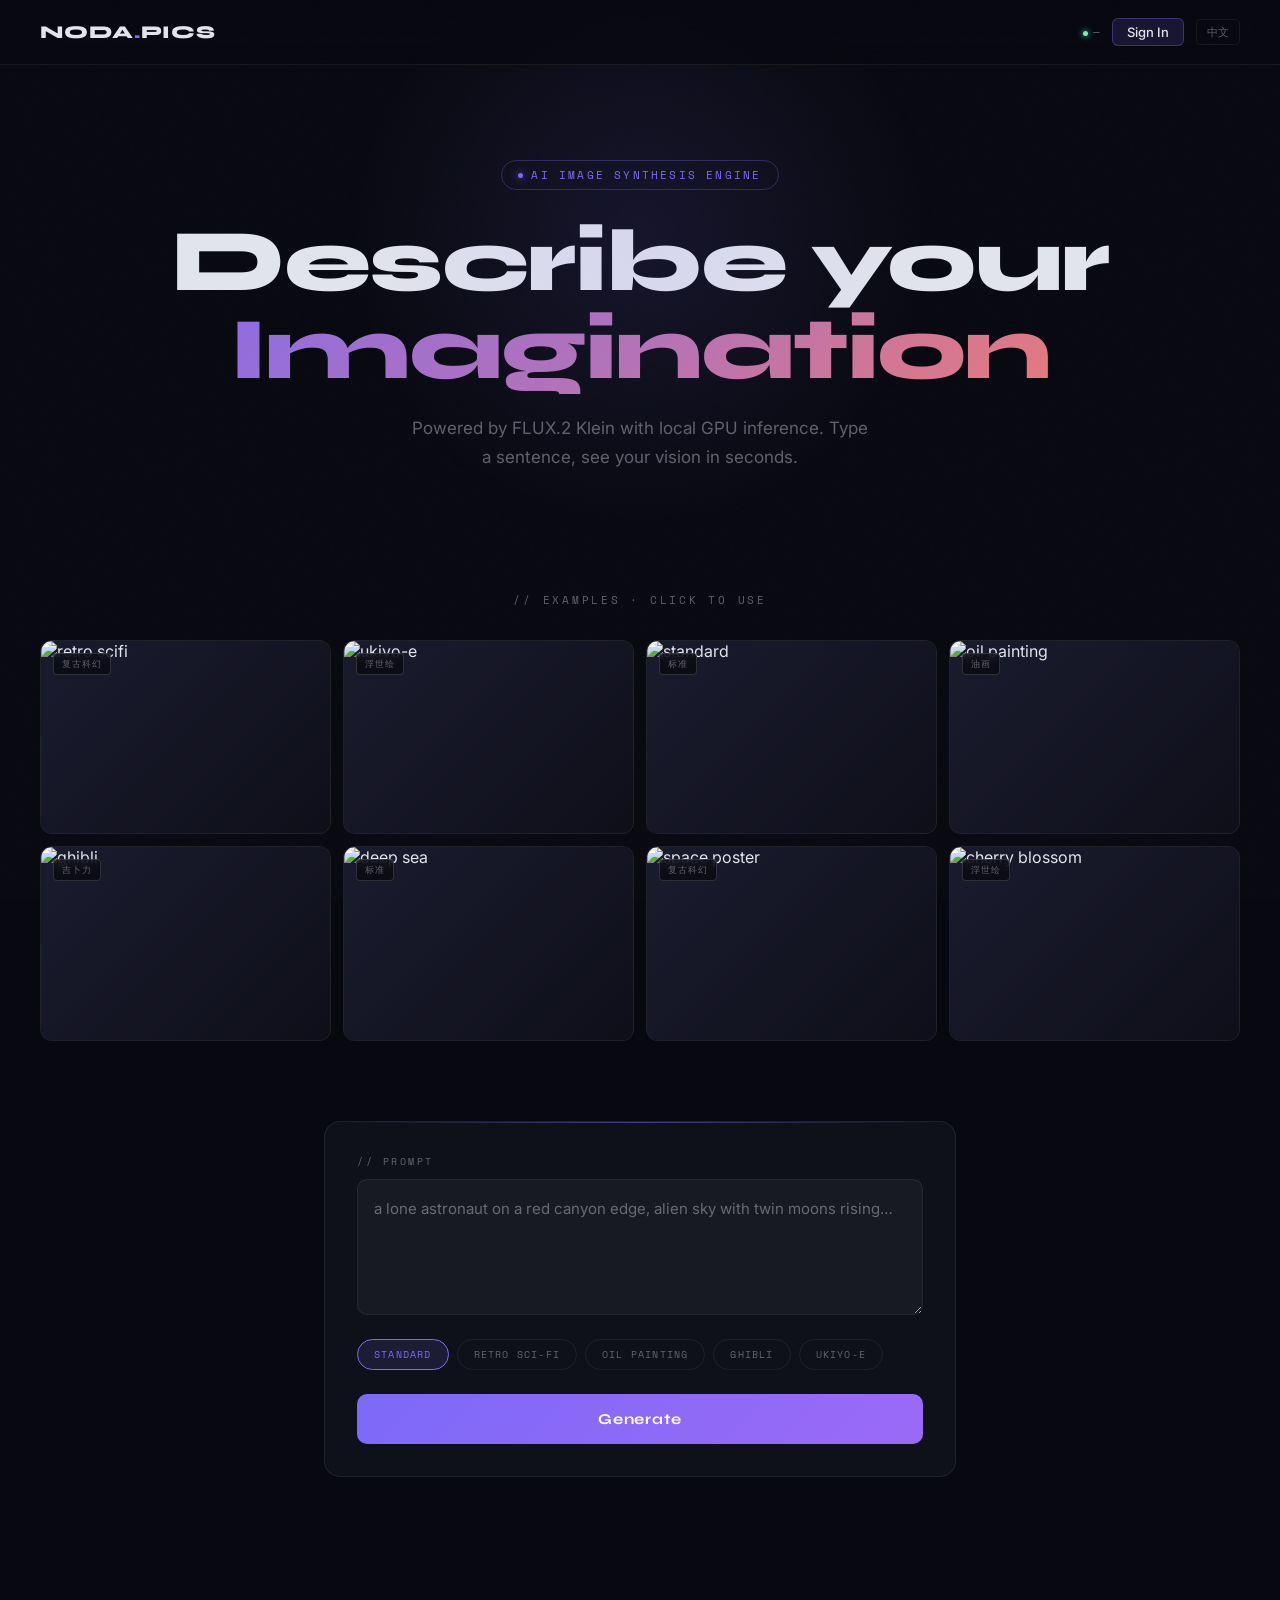
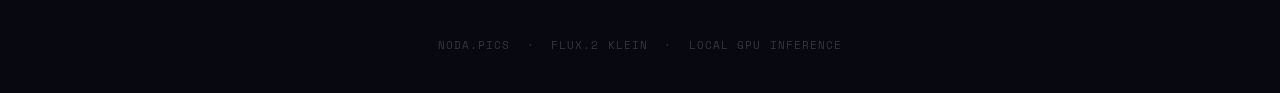
==== frontend/index.html @ dabee4cb "feat: Creem payment integration - Pro plan $3/month - Backend: /api/payment/checkout, /success, /web" ====
<!DOCTYPE html>
<html lang="zh">
<head>
<meta charset="UTF-8">
<meta name="viewport" content="width=device-width, initial-scale=1.0">
<title>NODA.PICS — AI 图像生成</title>
<link rel="preconnect" href="https://fonts.googleapis.com">
<link href="https://fonts.googleapis.com/css2?family=Inter:wght@300;400;500;600&family=Syne:wght@700;800&family=Space+Mono:ital@0;1&display=swap" rel="stylesheet">
<style>
/* ── Reset & Base ── */
*, *::before, *::after { box-sizing: border-box; margin: 0; padding: 0; }
html { scroll-behavior: smooth; }

:root {
  --bg:       #080910;
  --surface:  #0f111a;
  --border:   rgba(255,255,255,0.07);
  --border-h: rgba(255,255,255,0.15);
  --text:     #e2e4ec;
  --muted:    rgba(226,228,236,0.4);
  --accent:   #7c6af7;
  --accent2:  #f77c6a;
  --green:    #6af7b8;
  --glow:     rgba(124,106,247,0.35);
  --font-ui:  'Inter', sans-serif;
  --font-head:'Syne', sans-serif;
  --font-mono:'Space Mono', monospace;
}

body {
  background: var(--bg);
  color: var(--text);
  font-family: var(--font-ui);
  min-height: 100vh;
  overflow-x: hidden;
}

/* ── Noise texture overlay ── */
body::before {
  content: '';
  position: fixed; inset: 0;
  background-image: url("data:image/svg+xml,%3Csvg viewBox='0 0 256 256' xmlns='http://www.w3.org/2000/svg'%3E%3Cfilter id='noise'%3E%3CfeTurbulence type='fractalNoise' baseFrequency='0.9' numOctaves='4' stitchTiles='stitch'/%3E%3C/filter%3E%3Crect width='100%25' height='100%25' filter='url(%23noise)' opacity='0.04'/%3E%3C/svg%3E");
  background-size: 200px 200px;
  pointer-events: none;
  z-index: 0;
  opacity: 0.6;
}

/* ── NAV ── */
.nav {
  position: fixed; top: 0; left: 0; right: 0;
  z-index: 100;
  display: flex;
  align-items: center;
  justify-content: space-between;
  padding: 18px 40px;
  border-bottom: 1px solid var(--border);
  background: rgba(8,9,16,0.8);
  backdrop-filter: blur(20px);
}

.nav-logo {
  font-family: var(--font-head);
  font-size: 18px;
  font-weight: 800;
  letter-spacing: 0.05em;
  color: var(--text);
  text-decoration: none;
}
.nav-logo span { color: var(--accent); }

.nav-right {
  display: flex;
  align-items: center;
  gap: 12px;
}

.nav-lang {
  font-family: var(--font-mono);
  font-size: 11px;
  color: var(--muted);
  background: none;
  border: 1px solid var(--border);
  border-radius: 4px;
  padding: 4px 10px;
  cursor: pointer;
  transition: all 0.2s;
}
.nav-lang:hover { color: var(--text); border-color: var(--border-h); }

/* ── Auth button ── */
.nav-auth {
  font-family: var(--font-ui);
  font-size: 13px;
  font-weight: 500;
  color: var(--text);
  background: rgba(124,106,247,0.15);
  border: 1px solid rgba(124,106,247,0.35);
  border-radius: 6px;
  padding: 5px 14px;
  cursor: pointer;
  transition: all 0.2s;
}
.nav-auth:hover { background: rgba(124,106,247,0.25); }

.nav-avatar {
  width: 30px; height: 30px;
  border-radius: 50%;
  border: 1px solid var(--border-h);
  cursor: pointer;
  object-fit: cover;
  transition: border-color 0.2s;
}
.nav-avatar:hover { border-color: var(--accent); }

.nav-user-name {
  font-size: 13px;
  color: var(--text);
  cursor: pointer;
  max-width: 100px;
  overflow: hidden;
  text-overflow: ellipsis;
  white-space: nowrap;
}

/* ── Quota badge ── */
.quota-badge {
  font-family: var(--font-mono);
  font-size: 10px;
  color: var(--muted);
  padding: 3px 8px;
  border: 1px solid var(--border);
  border-radius: 4px;
}
.quota-badge.warn { color: var(--accent2); border-color: rgba(247,124,106,0.3); }

/* ── Pro badge ── */
.pro-badge {
  font-family: var(--font-mono);
  font-size: 9px;
  font-weight: 700;
  letter-spacing: 0.12em;
  color: #fff;
  background: linear-gradient(135deg, #f7a76a, var(--accent2));
  border-radius: 4px;
  padding: 2px 6px;
  text-transform: uppercase;
  vertical-align: middle;
}

/* ── Upgrade Modal ── */
.upgrade-modal {
  background: #13151f;
  border: 1px solid var(--border-h);
  border-radius: 20px;
  padding: 40px 36px;
  width: 100%;
  max-width: 440px;
  position: relative;
  transform: translateY(16px);
  transition: transform 0.25s;
  text-align: center;
}
.modal-backdrop.open .upgrade-modal { transform: none; }

.upgrade-icon {
  font-size: 40px;
  margin-bottom: 16px;
}
.upgrade-title {
  font-family: var(--font-head);
  font-size: 26px;
  font-weight: 800;
  margin-bottom: 8px;
}
.upgrade-title span {
  background: linear-gradient(135deg, #f7a76a, var(--accent2));
  -webkit-background-clip: text;
  -webkit-text-fill-color: transparent;
  background-clip: text;
}
.upgrade-sub {
  font-size: 14px;
  color: var(--muted);
  margin-bottom: 28px;
  line-height: 1.6;
}
.upgrade-price {
  font-family: var(--font-head);
  font-size: 48px;
  font-weight: 800;
  line-height: 1;
  margin-bottom: 4px;
}
.upgrade-price-sub {
  font-size: 13px;
  color: var(--muted);
  margin-bottom: 28px;
}
.upgrade-features {
  list-style: none;
  text-align: left;
  margin-bottom: 28px;
  display: flex;
  flex-direction: column;
  gap: 10px;
}
.upgrade-features li {
  font-size: 14px;
  display: flex;
  align-items: center;
  gap: 10px;
}
.upgrade-features li::before {
  content: '✓';
  color: var(--green);
  font-weight: 700;
  font-size: 13px;
  flex-shrink: 0;
}
.btn-upgrade {
  width: 100%;
  padding: 15px;
  background: linear-gradient(135deg, #f7a76a, var(--accent2));
  border: none;
  border-radius: 10px;
  color: #fff;
  font-family: var(--font-head);
  font-size: 15px;
  font-weight: 700;
  cursor: pointer;
  transition: all 0.2s;
  margin-bottom: 12px;
}
.btn-upgrade:hover { opacity: 0.9; transform: translateY(-1px); }
.upgrade-login-hint {
  font-size: 12px;
  color: var(--muted);
}
.upgrade-login-hint a { color: var(--accent); cursor: pointer; }

/* ── Auth Modal ── */
.modal-backdrop {
  position: fixed; inset: 0;
  background: rgba(0,0,0,0.7);
  backdrop-filter: blur(6px);
  z-index: 200;
  display: flex;
  align-items: center;
  justify-content: center;
  opacity: 0;
  pointer-events: none;
  transition: opacity 0.25s;
}
.modal-backdrop.open { opacity: 1; pointer-events: all; }

.modal {
  background: #13151f;
  border: 1px solid var(--border-h);
  border-radius: 20px;
  padding: 36px 32px;
  width: 100%;
  max-width: 400px;
  position: relative;
  transform: translateY(16px);
  transition: transform 0.25s;
}
.modal-backdrop.open .modal { transform: none; }

.modal-close {
  position: absolute; top: 16px; right: 16px;
  background: none; border: none;
  color: var(--muted); font-size: 20px;
  cursor: pointer; line-height: 1;
  transition: color 0.2s;
}
.modal-close:hover { color: var(--text); }

.modal-title {
  font-family: var(--font-head);
  font-size: 22px;
  font-weight: 800;
  margin-bottom: 6px;
}
.modal-sub {
  font-size: 13px;
  color: var(--muted);
  margin-bottom: 24px;
  line-height: 1.5;
}

/* ── OAuth buttons ── */
.oauth-btn {
  width: 100%;
  display: flex;
  align-items: center;
  justify-content: center;
  gap: 10px;
  padding: 12px;
  border-radius: 10px;
  border: 1px solid var(--border-h);
  background: rgba(255,255,255,0.04);
  color: var(--text);
  font-size: 14px;
  font-weight: 500;
  cursor: pointer;
  transition: all 0.2s;
  text-decoration: none;
  margin-bottom: 10px;
}
.oauth-btn:hover { background: rgba(255,255,255,0.09); border-color: rgba(255,255,255,0.25); }
.oauth-btn svg { flex-shrink: 0; }

.modal-divider {
  display: flex;
  align-items: center;
  gap: 12px;
  margin: 16px 0;
}
.modal-divider::before, .modal-divider::after {
  content: ''; flex: 1;
  height: 1px; background: var(--border);
}
.modal-divider span { font-size: 12px; color: var(--muted); }

/* ── Form fields ── */
.form-field {
  margin-bottom: 12px;
}
.form-label {
  display: block;
  font-size: 12px;
  color: var(--muted);
  margin-bottom: 6px;
  letter-spacing: 0.05em;
}
.form-input {
  width: 100%;
  background: rgba(255,255,255,0.04);
  border: 1px solid var(--border);
  border-radius: 8px;
  color: var(--text);
  font-size: 14px;
  padding: 11px 14px;
  outline: none;
  transition: border-color 0.2s;
}
.form-input:focus { border-color: rgba(124,106,247,0.5); }
.form-input::placeholder { color: var(--muted); }

.btn-submit {
  width: 100%;
  padding: 13px;
  background: linear-gradient(135deg, var(--accent), #9b6af7);
  border: none;
  border-radius: 10px;
  color: #fff;
  font-size: 14px;
  font-weight: 600;
  cursor: pointer;
  margin-top: 4px;
  transition: all 0.2s;
}
.btn-submit:hover { opacity: 0.9; transform: translateY(-1px); }

.modal-switch {
  text-align: center;
  margin-top: 16px;
  font-size: 13px;
  color: var(--muted);
}
.modal-switch a { color: var(--accent); cursor: pointer; text-decoration: none; }
.modal-switch a:hover { text-decoration: underline; }

.form-error {
  color: #f77676;
  font-size: 12px;
  margin-top: 10px;
  text-align: center;
  min-height: 18px;
}

.nav-queue {
  font-family: var(--font-mono);
  font-size: 11px;
  color: var(--muted);
}
.nav-queue .dot {
  display: inline-block;
  width: 5px; height: 5px;
  border-radius: 50%;
  background: var(--green);
  box-shadow: 0 0 6px var(--green);
  margin-right: 5px;
  animation: pulse 2s ease-in-out infinite;
}

/* ── HERO ── */
.hero {
  position: relative;
  padding: 160px 40px 80px;
  text-align: center;
  z-index: 1;
}

.hero-glow {
  position: absolute;
  top: 50%; left: 50%;
  transform: translate(-50%, -60%);
  width: 600px; height: 600px;
  background: radial-gradient(ellipse, rgba(124,106,247,0.12) 0%, transparent 70%);
  pointer-events: none;
}

.hero-tag {
  display: inline-flex;
  align-items: center;
  gap: 8px;
  font-family: var(--font-mono);
  font-size: 11px;
  letter-spacing: 0.2em;
  text-transform: uppercase;
  color: var(--accent);
  border: 1px solid rgba(124,106,247,0.3);
  border-radius: 100px;
  padding: 6px 16px;
  margin-bottom: 28px;
}
.hero-tag::before {
  content: '';
  width: 5px; height: 5px;
  border-radius: 50%;
  background: var(--accent);
  box-shadow: 0 0 8px var(--accent);
}

.hero h1 {
  font-family: var(--font-head);
  font-size: clamp(48px, 8vw, 88px);
  font-weight: 800;
  line-height: 1.0;
  letter-spacing: -0.02em;
  margin-bottom: 20px;
}

.hero h1 .line2 {
  display: block;
  background: linear-gradient(135deg, var(--accent) 0%, var(--accent2) 100%);
  -webkit-background-clip: text;
  -webkit-text-fill-color: transparent;
  background-clip: text;
}

.hero-sub {
  font-size: 17px;
  color: var(--muted);
  max-width: 460px;
  margin: 0 auto 40px;
  line-height: 1.7;
}

/* ── EXAMPLE GALLERY ── */
.gallery-section {
  position: relative;
  z-index: 1;
  padding: 0 40px 80px;
}

.gallery-label {
  font-family: var(--font-mono);
  font-size: 11px;
  letter-spacing: 0.25em;
  text-transform: uppercase;
  color: var(--muted);
  text-align: center;
  margin-bottom: 32px;
}

.gallery-scroll {
  display: grid;
  grid-template-columns: repeat(4, 1fr);
  gap: 12px;
  max-width: 1200px;
  margin: 0 auto;
}

.gallery-card {
  border-radius: 12px;
  overflow: hidden;
  position: relative;
  border: 1px solid var(--border);
  background: var(--surface);
  cursor: pointer;
  transition: transform 0.3s ease, border-color 0.3s ease, box-shadow 0.3s ease;
}

.gallery-card:hover {
  transform: translateY(-4px);
  border-color: rgba(124,106,247,0.4);
  box-shadow: 0 20px 40px rgba(0,0,0,0.4), 0 0 0 1px rgba(124,106,247,0.2);
}

.gallery-img {
  width: 100%;
  aspect-ratio: 3/2;
  object-fit: cover;
  display: block;
  background: linear-gradient(135deg, #1a1b2e 0%, #0f0f1a 100%);
}

/* placeholder gradient for images not yet loaded */
.gallery-img[data-placeholder] {
  background: var(--gradient);
}

.gallery-overlay {
  position: absolute; inset: 0;
  background: linear-gradient(180deg, transparent 40%, rgba(8,9,16,0.95) 100%);
  display: flex;
  flex-direction: column;
  justify-content: flex-end;
  padding: 16px;
  opacity: 0;
  transition: opacity 0.3s;
}
.gallery-card:hover .gallery-overlay { opacity: 1; }

.gallery-prompt {
  font-size: 11px;
  color: var(--text);
  line-height: 1.5;
  margin-bottom: 10px;
  display: -webkit-box;
  -webkit-line-clamp: 3;
  -webkit-box-orient: vertical;
  overflow: hidden;
}

.gallery-use {
  font-family: var(--font-mono);
  font-size: 10px;
  letter-spacing: 0.1em;
  text-transform: uppercase;
  color: var(--accent);
  display: flex;
  align-items: center;
  gap: 5px;
}

.gallery-style-tag {
  position: absolute;
  top: 12px; left: 12px;
  font-family: var(--font-mono);
  font-size: 9px;
  letter-spacing: 0.1em;
  text-transform: uppercase;
  background: rgba(8,9,16,0.75);
  border: 1px solid var(--border-h);
  border-radius: 4px;
  padding: 3px 8px;
  color: var(--muted);
  backdrop-filter: blur(4px);
}

/* ── MAIN PANEL ── */
.main {
  position: relative; z-index: 1;
  max-width: 680px;
  margin: 0 auto;
  padding: 0 24px 120px;
}

.panel {
  background: var(--surface);
  border: 1px solid var(--border);
  border-radius: 16px;
  padding: 32px;
  position: relative;
  overflow: hidden;
}

.panel::before {
  content: '';
  position: absolute; top: 0; left: 24px; right: 24px;
  height: 1px;
  background: linear-gradient(90deg, transparent, var(--accent), transparent);
  opacity: 0.5;
}

.field-label {
  font-family: var(--font-mono);
  font-size: 10px;
  letter-spacing: 0.25em;
  text-transform: uppercase;
  color: var(--muted);
  margin-bottom: 10px;
}

textarea {
  width: 100%;
  background: rgba(255,255,255,0.04);
  border: 1px solid var(--border);
  border-radius: 10px;
  color: var(--text);
  font-family: var(--font-ui);
  font-size: 15px;
  line-height: 1.7;
  padding: 16px;
  resize: vertical;
  min-height: 120px;
  outline: none;
  transition: border-color 0.2s, background 0.2s;
  caret-color: var(--accent);
}
textarea::placeholder { color: var(--muted); }
textarea:focus {
  border-color: rgba(124,106,247,0.5);
  background: rgba(124,106,247,0.04);
}

/* ── Style pills ── */
.style-row {
  display: flex;
  flex-wrap: wrap;
  gap: 8px;
  margin-top: 20px;
}

.style-pill {
  font-family: var(--font-mono);
  font-size: 10px;
  letter-spacing: 0.12em;
  text-transform: uppercase;
  padding: 7px 16px;
  border-radius: 100px;
  border: 1px solid var(--border);
  background: transparent;
  color: var(--muted);
  cursor: pointer;
  transition: all 0.2s;
  user-select: none;
}
.style-pill:hover { border-color: var(--border-h); color: var(--text); }
.style-pill.active {
  border-color: var(--accent);
  background: rgba(124,106,247,0.12);
  color: var(--accent);
}

/* ── Generate button ── */
.btn-generate {
  width: 100%;
  margin-top: 24px;
  padding: 16px;
  font-family: var(--font-head);
  font-size: 15px;
  font-weight: 700;
  letter-spacing: 0.05em;
  background: linear-gradient(135deg, var(--accent) 0%, #9b6af7 100%);
  border: none;
  border-radius: 10px;
  color: #fff;
  cursor: pointer;
  transition: all 0.25s;
  position: relative;
  overflow: hidden;
}
.btn-generate::after {
  content: '';
  position: absolute; inset: 0;
  background: linear-gradient(135deg, rgba(255,255,255,0.1), transparent);
  opacity: 0;
  transition: opacity 0.2s;
}
.btn-generate:hover { transform: translateY(-1px); box-shadow: 0 8px 30px var(--glow); }
.btn-generate:hover::after { opacity: 1; }
.btn-generate:active { transform: scale(0.99); }
.btn-generate:disabled {
  opacity: 0.5;
  cursor: not-allowed;
  transform: none;
  box-shadow: none;
}

/* ── Progress panel ── */
.progress-panel {
  margin-top: 16px;
  display: none;
}
.progress-panel.visible { display: block; }

.prog-inner {
  background: var(--surface);
  border: 1px solid var(--border);
  border-radius: 16px;
  padding: 28px;
}

.prog-header {
  display: flex;
  justify-content: space-between;
  align-items: center;
  margin-bottom: 20px;
}

.prog-status {
  font-family: var(--font-mono);
  font-size: 11px;
  letter-spacing: 0.2em;
  text-transform: uppercase;
}
.prog-status.pending    { color: #f7c26a; }
.prog-status.processing { color: var(--accent); }
.prog-status.done       { color: var(--green); }
.prog-status.failed     { color: #f76a6a; }

.prog-id {
  font-family: var(--font-mono);
  font-size: 10px;
  color: var(--muted);
}

/* ── Scanner box ── */
.scanner-box {
  width: 100%;
  aspect-ratio: 3/2;
  background: rgba(255,255,255,0.03);
  border: 1px solid var(--border);
  border-radius: 10px;
  overflow: hidden;
  position: relative;
  display: flex;
  align-items: center;
  justify-content: center;
}

.scanner-line {
  position: absolute;
  left: 0; right: 0;
  height: 1px;
  background: linear-gradient(90deg, transparent, var(--accent), transparent);
  box-shadow: 0 0 10px var(--accent), 0 0 30px rgba(124,106,247,0.4);
  animation: scan 2.5s ease-in-out infinite;
}

@keyframes scan {
  0%   { top: 0%; opacity: 0; }
  5%   { opacity: 1; }
  95%  { opacity: 1; }
  100% { top: 100%; opacity: 0; }
}

.scanner-text {
  font-family: var(--font-mono);
  font-size: 12px;
  letter-spacing: 0.15em;
  color: var(--muted);
  z-index: 2;
}

/* ── Result ── */
.result-wrap {
  margin-top: 16px;
  display: none;
}
.result-wrap.visible { display: block; }

.result-inner {
  background: var(--surface);
  border: 1px solid var(--border);
  border-radius: 16px;
  overflow: hidden;
}

.result-label {
  font-family: var(--font-mono);
  font-size: 10px;
  letter-spacing: 0.25em;
  text-transform: uppercase;
  color: var(--muted);
  padding: 16px 20px 0;
}

.result-img-wrap {
  position: relative;
  margin-top: 12px;
}
.result-img-wrap img {
  width: 100%;
  height: auto;
  display: block;
}

.result-actions {
  padding: 16px 20px;
  display: flex;
  gap: 10px;
}

.btn-action {
  font-family: var(--font-mono);
  font-size: 11px;
  letter-spacing: 0.1em;
  text-transform: uppercase;
  padding: 9px 18px;
  border-radius: 8px;
  border: 1px solid var(--border-h);
  background: rgba(255,255,255,0.05);
  color: var(--text);
  cursor: pointer;
  text-decoration: none;
  display: inline-flex;
  align-items: center;
  gap: 6px;
  transition: all 0.2s;
}
.btn-action:hover {
  background: rgba(255,255,255,0.1);
  border-color: rgba(255,255,255,0.25);
}

/* ── Toast ── */
.toast {
  position: fixed;
  bottom: 28px; left: 50%;
  transform: translateX(-50%) translateY(16px);
  background: rgba(20,20,30,0.95);
  border: 1px solid rgba(247,118,118,0.4);
  color: #f77676;
  font-family: var(--font-mono);
  font-size: 12px;
  letter-spacing: 0.08em;
  padding: 12px 24px;
  border-radius: 8px;
  box-shadow: 0 8px 30px rgba(0,0,0,0.4);
  opacity: 0;
  transition: all 0.3s;
  z-index: 9000;
  pointer-events: none;
  white-space: nowrap;
  max-width: 90vw;
}
.toast.show { opacity: 1; transform: translateX(-50%) translateY(0); }

/* ── Footer ── */
.footer {
  position: relative; z-index: 1;
  text-align: center;
  padding: 40px;
  font-family: var(--font-mono);
  font-size: 11px;
  color: var(--muted);
  opacity: 0.5;
  letter-spacing: 0.1em;
}

/* ── Animations ── */
@keyframes pulse {
  0%, 100% { opacity: 1; }
  50% { opacity: 0.35; }
}

@keyframes fadeUp {
  from { opacity: 0; transform: translateY(20px); }
  to   { opacity: 1; transform: none; }
}

.fade-up {
  opacity: 0;
  animation: fadeUp 0.6s ease forwards;
}

/* ── Mobile ── */
@media (max-width: 600px) {
  .nav { padding: 14px 20px; }
  .hero { padding: 120px 20px 60px; }
  .gallery-section { padding: 0 20px 60px; }
  .panel { padding: 24px 20px; }
  .gallery-scroll { grid-template-columns: repeat(2, 1fr); }
}
</style>
</head>
<body>

<!-- NAV -->
<nav class="nav">
  <a class="nav-logo" href="/">NODA<span>.</span>PICS</a>
  <div class="nav-right">
    <span class="nav-queue"><span class="dot"></span><span id="queueTxt">—</span></span>
    <span class="quota-badge" id="quotaBadge" style="display:none"></span>
    <div id="navUser" style="display:none;align-items:center;gap:8px">
      <img class="nav-avatar" id="navAvatar" src="" alt="" onclick="openUserMenu()">
      <span class="nav-user-name" id="navUserName" onclick="openUserMenu()"></span>
      <span class="pro-badge" id="navProBadge" style="display:none">PRO</span>
      <button class="nav-auth" id="navUpgradeBtn" onclick="openUpgrade()" style="display:none;font-size:12px;padding:4px 10px">升级 Pro</button>
    </div>
    <button class="nav-auth" id="navAuthBtn" onclick="openModal('login')" data-i18n="btnLogin">登录 / 注册</button>
    <button class="nav-lang" id="langBtn">EN</button>
  </div>
</nav>

<!-- Auth Modal -->
<div class="modal-backdrop" id="authModal">
  <div class="modal">
    <button class="modal-close" onclick="closeModal()">×</button>

    <!-- Login form -->
    <div id="formLogin">
      <div class="modal-title" data-i18n="loginTitle">欢迎回来</div>
      <div class="modal-sub" data-i18n="loginSub">登录后每天可生成 10 张图片</div>

      <a class="oauth-btn" href="/api/auth/google">
        <svg width="18" height="18" viewBox="0 0 18 18"><path fill="#4285F4" d="M17.64 9.2c0-.637-.057-1.251-.164-1.84H9v3.481h4.844c-.209 1.125-.843 2.078-1.796 2.717v2.258h2.908c1.702-1.567 2.684-3.875 2.684-6.615z"/><path fill="#34A853" d="M9 18c2.43 0 4.467-.806 5.956-2.18l-2.908-2.259c-.806.54-1.837.86-3.048.86-2.344 0-4.328-1.584-5.036-3.711H.957v2.332A8.997 8.997 0 0 0 9 18z"/><path fill="#FBBC05" d="M3.964 10.71A5.41 5.41 0 0 1 3.682 9c0-.593.102-1.17.282-1.71V4.958H.957A8.996 8.996 0 0 0 0 9c0 1.452.348 2.827.957 4.042l3.007-2.332z"/><path fill="#EA4335" d="M9 3.58c1.321 0 2.508.454 3.44 1.345l2.582-2.58C13.463.891 11.426 0 9 0A8.997 8.997 0 0 0 .957 4.958L3.964 7.29C4.672 5.163 6.656 3.58 9 3.58z"/></svg>
        <span data-i18n="oauthGoogle">使用 Google 登录</span>
      </a>
      <a class="oauth-btn" href="/api/auth/github">
        <svg width="18" height="18" viewBox="0 0 24 24" fill="currentColor"><path d="M12 0C5.37 0 0 5.37 0 12c0 5.31 3.435 9.795 8.205 11.385.6.105.825-.255.825-.57 0-.285-.015-1.23-.015-2.235-3.015.555-3.795-.735-4.035-1.41-.135-.345-.72-1.41-1.23-1.695-.42-.225-1.02-.78-.015-.795.945-.015 1.62.87 1.845 1.23 1.08 1.815 2.805 1.305 3.495.99.105-.78.42-1.305.765-1.605-2.67-.3-5.46-1.335-5.46-5.925 0-1.305.465-2.385 1.23-3.225-.12-.3-.54-1.53.12-3.18 0 0 1.005-.315 3.3 1.23.96-.27 1.98-.405 3-.405s2.04.135 3 .405c2.295-1.56 3.3-1.23 3.3-1.23.66 1.65.24 2.88.12 3.18.765.84 1.23 1.905 1.23 3.225 0 4.605-2.805 5.625-5.475 5.925.435.375.81 1.095.81 2.22 0 1.605-.015 2.895-.015 3.3 0 .315.225.69.825.57A12.02 12.02 0 0 0 24 12c0-6.63-5.37-12-12-12z"/></svg>
        <span data-i18n="oauthGithub">使用 GitHub 登录</span>
      </a>

      <div class="modal-divider"><span data-i18n="orEmail">或邮箱登录</span></div>

      <div class="form-field">
        <label class="form-label" data-i18n="labelEmail">邮箱</label>
        <input class="form-input" id="loginEmail" type="email" autocomplete="email" data-i18n-placeholder="placeholderEmail">
      </div>
      <div class="form-field">
        <label class="form-label" data-i18n="labelPwd">密码</label>
        <input class="form-input" id="loginPwd" type="password" autocomplete="current-password" data-i18n-placeholder="placeholderPwd">
      </div>
      <div class="form-error" id="loginErr"></div>
      <button class="btn-submit" onclick="doLogin()" data-i18n="btnLoginSubmit">登录</button>
      <div class="modal-switch">
        <span data-i18n="noAccount">还没有账号？</span>
        <a onclick="openModal('register')" data-i18n="toRegister">免费注册</a>
      </div>
    </div>

    <!-- Register form -->
    <div id="formRegister" style="display:none">
      <div class="modal-title" data-i18n="regTitle">创建账号</div>
      <div class="modal-sub" data-i18n="regSub">注册后每天可生成 10 张图片（游客仅限 3 张）</div>

      <a class="oauth-btn" href="/api/auth/google">
        <svg width="18" height="18" viewBox="0 0 18 18"><path fill="#4285F4" d="M17.64 9.2c0-.637-.057-1.251-.164-1.84H9v3.481h4.844c-.209 1.125-.843 2.078-1.796 2.717v2.258h2.908c1.702-1.567 2.684-3.875 2.684-6.615z"/><path fill="#34A853" d="M9 18c2.43 0 4.467-.806 5.956-2.18l-2.908-2.259c-.806.54-1.837.86-3.048.86-2.344 0-4.328-1.584-5.036-3.711H.957v2.332A8.997 8.997 0 0 0 9 18z"/><path fill="#FBBC05" d="M3.964 10.71A5.41 5.41 0 0 1 3.682 9c0-.593.102-1.17.282-1.71V4.958H.957A8.996 8.996 0 0 0 0 9c0 1.452.348 2.827.957 4.042l3.007-2.332z"/><path fill="#EA4335" d="M9 3.58c1.321 0 2.508.454 3.44 1.345l2.582-2.58C13.463.891 11.426 0 9 0A8.997 8.997 0 0 0 .957 4.958L3.964 7.29C4.672 5.163 6.656 3.58 9 3.58z"/></svg>
        <span data-i18n="oauthGoogle">使用 Google 登录</span>
      </a>
      <a class="oauth-btn" href="/api/auth/github">
        <svg width="18" height="18" viewBox="0 0 24 24" fill="currentColor"><path d="M12 0C5.37 0 0 5.37 0 12c0 5.31 3.435 9.795 8.205 11.385.6.105.825-.255.825-.57 0-.285-.015-1.23-.015-2.235-3.015.555-3.795-.735-4.035-1.41-.135-.345-.72-1.41-1.23-1.695-.42-.225-1.02-.78-.015-.795.945-.015 1.62.87 1.845 1.23 1.08 1.815 2.805 1.305 3.495.99.105-.78.42-1.305.765-1.605-2.67-.3-5.46-1.335-5.46-5.925 0-1.305.465-2.385 1.23-3.225-.12-.3-.54-1.53.12-3.18 0 0 1.005-.315 3.3 1.23.96-.27 1.98-.405 3-.405s2.04.135 3 .405c2.295-1.56 3.3-1.23 3.3-1.23.66 1.65.24 2.88.12 3.18.765.84 1.23 1.905 1.23 3.225 0 4.605-2.805 5.625-5.475 5.925.435.375.81 1.095.81 2.22 0 1.605-.015 2.895-.015 3.3 0 .315.225.69.825.57A12.02 12.02 0 0 0 24 12c0-6.63-5.37-12-12-12z"/></svg>
        <span data-i18n="oauthGithub">使用 GitHub 登录</span>
      </a>

      <div class="modal-divider"><span data-i18n="orEmail">或邮箱注册</span></div>

      <div class="form-field">
        <label class="form-label" data-i18n="labelName">昵称</label>
        <input class="form-input" id="regName" type="text" data-i18n-placeholder="placeholderName">
      </div>
      <div class="form-field">
        <label class="form-label" data-i18n="labelEmail">邮箱</label>
        <input class="form-input" id="regEmail" type="email" autocomplete="email" data-i18n-placeholder="placeholderEmail">
      </div>
      <div class="form-field">
        <label class="form-label" data-i18n="labelPwd">密码</label>
        <input class="form-input" id="regPwd" type="password" autocomplete="new-password" data-i18n-placeholder="placeholderPwdNew">
      </div>
      <div class="form-error" id="regErr"></div>
      <button class="btn-submit" onclick="doRegister()" data-i18n="btnRegSubmit">注册</button>
      <div class="modal-switch">
        <span data-i18n="hasAccount">已有账号？</span>
        <a onclick="openModal('login')" data-i18n="toLogin">去登录</a>
      </div>
    </div>
  </div>
</div>

<!-- Upgrade Modal -->
<div class="modal-backdrop" id="upgradeModal">
  <div class="upgrade-modal">
    <button class="modal-close" onclick="closeUpgrade()">×</button>
    <div class="upgrade-icon">⚡</div>
    <div class="upgrade-title">升级到 <span>Pro</span></div>
    <div class="upgrade-sub" id="upgradeSubText">解锁更多生成次数，尽情创作</div>
    <div class="upgrade-price">$3<span style="font-size:20px;color:var(--muted)">/月</span></div>
    <div class="upgrade-price-sub">随时取消，无隐藏费用</div>
    <ul class="upgrade-features">
      <li>每天 100 张生成额度（免费版 10 张）</li>
      <li>优先进入生成队列</li>
      <li>支持所有风格</li>
    </ul>
    <button class="btn-upgrade" id="btnUpgrade" onclick="doCheckout()">立即升级 — $3/月</button>
    <div class="upgrade-login-hint" id="upgradeLoginHint" style="display:none">
      需要先 <a onclick="closeUpgrade();openModal('login')">登录</a> 才能升级
    </div>
  </div>
</div>

<!-- HERO -->
<section class="hero fade-up" style="animation-delay:0.1s">
  <div class="hero-glow"></div>
  <div class="hero-tag" data-i18n="heroTag">AI 图像生成引擎</div>
  <h1>
    <span data-i18n="heroLine1">用文字描述你的</span>
    <span class="line2" data-i18n="heroLine2">想象世界</span>
  </h1>
  <p class="hero-sub" data-i18n="heroSub">基于 FLUX.2 Klein 本地推理，输入一句话，几十秒后看见你的画面。</p>
</section>

<!-- EXAMPLE GALLERY -->
<section class="gallery-section fade-up" style="animation-delay:0.25s">
  <div class="gallery-label" data-i18n="galleryLabel">// 示例作品 · 点击使用</div>
  <div class="gallery-scroll" id="galleryScroll">

    <div class="gallery-card" data-prompt="a lone astronaut standing on the edge of a red canyon, vast alien sky with twin moons rising, ancient stone ruins in the distance" data-style="retro-scifi">
      <img class="gallery-img" src="https://img.noda.pics/c8735d04-548a-4495-a40b-555fadd551cb.png" loading="lazy" alt="retro scifi">
      <div class="gallery-style-tag">复古科幻</div>
      <div class="gallery-overlay">
        <div class="gallery-prompt">a lone astronaut standing on the edge of a red canyon, vast alien sky with twin moons rising</div>
        <div class="gallery-use">→ 使用此提示词</div>
      </div>
    </div>

    <div class="gallery-card" data-prompt="ancient Japanese shrine hidden in a misty bamboo forest at dawn, golden light filtering through leaves, koi pond reflection" data-style="ukiyo-e">
      <img class="gallery-img" src="https://img.noda.pics/d2823f9b-2d18-4690-8d30-ae2501972a06.png" loading="lazy" alt="ukiyo-e">
      <div class="gallery-style-tag">浮世绘</div>
      <div class="gallery-overlay">
        <div class="gallery-prompt">ancient Japanese shrine hidden in a misty bamboo forest at dawn, golden light filtering through leaves</div>
        <div class="gallery-use">→ 使用此提示词</div>
      </div>
    </div>

    <div class="gallery-card" data-prompt="cyberpunk street market at night, neon reflections on wet pavement, steam rising from food stalls, crowded and vibrant" data-style="default">
      <img class="gallery-img" src="https://img.noda.pics/b4f2592e-51a5-4bc9-8f06-5b8351e48720.png" loading="lazy" alt="standard">
      <div class="gallery-style-tag">标准</div>
      <div class="gallery-overlay">
        <div class="gallery-prompt">cyberpunk street market at night, neon reflections on wet pavement, steam rising from food stalls</div>
        <div class="gallery-use">→ 使用此提示词</div>
      </div>
    </div>

    <div class="gallery-card" data-prompt="oil painting portrait of an old fisherman, weathered face full of stories, stormy sea behind him, rembrandt lighting" data-style="oil-painting">
      <img class="gallery-img" src="https://img.noda.pics/8d83efb7-aaba-4132-ba6d-e07f203d4563.png" loading="lazy" alt="oil painting">
      <div class="gallery-style-tag">油画</div>
      <div class="gallery-overlay">
        <div class="gallery-prompt">oil painting portrait of an old fisherman, weathered face full of stories, stormy sea behind him, rembrandt lighting</div>
        <div class="gallery-use">→ 使用此提示词</div>
      </div>
    </div>

    <div class="gallery-card" data-prompt="a tiny house on a floating island in the clouds, surrounded by waterfalls and rainbow bridges, studio ghibli style" data-style="ghibli">
      <img class="gallery-img" src="https://img.noda.pics/c036a8e6-eb4c-439b-b16b-133f944be920.png" loading="lazy" alt="ghibli">
      <div class="gallery-style-tag">吉卜力</div>
      <div class="gallery-overlay">
        <div class="gallery-prompt">a tiny house on a floating island in the clouds, surrounded by waterfalls and rainbow bridges, studio ghibli style</div>
        <div class="gallery-use">→ 使用此提示词</div>
      </div>
    </div>

    <div class="gallery-card" data-prompt="deep sea bioluminescent creatures in the abyss, ethereal blue and purple glow, jellyfish the size of buildings" data-style="default">
      <img class="gallery-img" src="https://img.noda.pics/c9568c5c-6035-4000-a6df-5a922aaccf98.png" loading="lazy" alt="deep sea">
      <div class="gallery-style-tag">标准</div>
      <div class="gallery-overlay">
        <div class="gallery-prompt">deep sea bioluminescent creatures in the abyss, ethereal blue and purple glow, jellyfish the size of buildings</div>
        <div class="gallery-use">→ 使用此提示词</div>
      </div>
    </div>

    <div class="gallery-card" data-prompt="retro 1960s space race poster, rocket launching from earth, bold typography, limited color palette of red and gold" data-style="retro-scifi">
      <img class="gallery-img" src="https://img.noda.pics/d7c3ecb3-a0d2-4523-b6c7-67d704c15e72.png" loading="lazy" alt="space poster">
      <div class="gallery-style-tag">复古科幻</div>
      <div class="gallery-overlay">
        <div class="gallery-prompt">retro 1960s space race poster, rocket launching from earth, bold typography, limited color palette of red and gold</div>
        <div class="gallery-use">→ 使用此提示词</div>
      </div>
    </div>

    <div class="gallery-card" data-prompt="cherry blossom festival by the riverside, lanterns floating on water, mountain silhouette at dusk, peaceful atmosphere" data-style="ukiyo-e">
      <img class="gallery-img" src="https://img.noda.pics/e25b7ccd-f1c2-4319-b4bf-f4c6a1812de1.png" loading="lazy" alt="cherry blossom">
      <div class="gallery-style-tag">浮世绘</div>
      <div class="gallery-overlay">
        <div class="gallery-prompt">cherry blossom festival by the riverside, lanterns floating on water, mountain silhouette at dusk</div>
        <div class="gallery-use">→ 使用此提示词</div>
      </div>
    </div>

  </div>
</section>

<!-- MAIN INPUT PANEL -->
<main class="main">

  <div class="panel fade-up" style="animation-delay:0.4s">
    <div class="field-label" data-i18n="fieldPrompt">// 描述你的画面</div>
    <textarea id="prompt" rows="4" data-i18n-placeholder="placeholder"
      placeholder="一位宇航员站在红色峡谷边缘，广阔的外星天空中双月冉冉升起…"></textarea>

    <div class="style-row" id="styleGrid">
      <div class="style-pill active" data-value="default"      data-i18n-pill="s0">标准</div>
      <div class="style-pill"        data-value="retro-scifi"  data-i18n-pill="s1">复古科幻</div>
      <div class="style-pill"        data-value="oil-painting" data-i18n-pill="s2">油画</div>
      <div class="style-pill"        data-value="ghibli"       data-i18n-pill="s3">吉卜力</div>
      <div class="style-pill"        data-value="ukiyo-e"      data-i18n-pill="s4">浮世绘</div>
    </div>

    <button class="btn-generate" id="btnGenerate" data-i18n="btnGenerate">
      开始生成
    </button>
  </div>

  <!-- Progress -->
  <div class="progress-panel" id="progressPanel">
    <div class="prog-inner">
      <div class="prog-header">
        <span class="prog-status pending" id="progStatus" data-i18n="statusPending">排队中</span>
        <span class="prog-id" id="progId">—</span>
      </div>
      <div class="scanner-box">
        <div class="scanner-line" id="scannerLine"></div>
        <span class="scanner-text" id="scannerText" data-i18n="scannerInit">初始化中…</span>
      </div>
    </div>
  </div>

  <!-- Result -->
  <div class="result-wrap" id="resultWrap">
    <div class="result-inner">
      <div class="result-label" data-i18n="resultLabel">// 生成完成</div>
      <div class="result-img-wrap">
        <img id="resultImg" src="" alt="">
      </div>
      <div class="result-actions">
        <a class="btn-action" id="btnDownload" href="#" download="noda.png" data-i18n="btnDownload">↓ 下载</a>
        <button class="btn-action" id="btnAgain" data-i18n="btnAgain">↺ 再生成</button>
      </div>
    </div>
  </div>

</main>

<footer class="footer">NODA.PICS &nbsp;·&nbsp; FLUX.2 KLEIN &nbsp;·&nbsp; LOCAL GPU INFERENCE</footer>

<div class="toast" id="toast"></div>

<script>
// ── i18n ──────────────────────────────────────────────
const I18N = {
  zh: {
    heroTag:      'AI 图像生成引擎',
    heroLine1:    '用文字描述你的',
    heroLine2:    '想象世界',
    heroSub:      '基于 FLUX.2 Klein 本地推理，输入一句话，几十秒后看见你的画面。',
    galleryLabel: '// 示例作品 · 点击使用',
    fieldPrompt:  '// 描述你的画面',
    placeholder:  '一位宇航员站在红色峡谷边缘，广阔的外星天空中双月冉冉升起…',
    s0:'标准', s1:'复古科幻', s2:'油画', s3:'吉卜力', s4:'浮世绘',
    btnGenerate:  '开始生成',
    btnGenerating:'生成中…',
    statusPending:'排队中',
    statusProc:   '生成中',
    statusDone:   '完成',
    statusFailed: '失败',
    scannerInit:  '初始化中…',
    scannerQueue: '队列位置：第 {n} 位',
    scannerRender:'渲染中…',
    resultLabel:  '// 生成完成',
    btnDownload:  '↓ 下载',
    btnAgain:     '↺ 再生成',
    errPrompt:    '请输入描述词',
    errRate:      '每小时最多 5 次，请稍后再试',
    errQueue:     '队列已满，请稍后再试',
    errConn:      '连接失败：',
    errTimeout:   '任务超时（超过 6 分钟）',
    errFailed:    '生成失败：',
    langLabel:    'EN',
    btnLogin:     '登录 / 注册',
    loginTitle:   '欢迎回来',
    loginSub:     '登录后每天可生成 10 张图片',
    oauthGoogle:  '使用 Google 登录',
    oauthGithub:  '使用 GitHub 登录',
    orEmail:      '或邮箱登录',
    labelEmail:   '邮箱',
    labelPwd:     '密码',
    labelName:    '昵称',
    placeholderEmail: '你的邮箱',
    placeholderPwd:   '密码',
    placeholderPwdNew:'至少 6 位',
    placeholderName:  '怎么称呼你',
    btnLoginSubmit: '登录',
    noAccount:    '还没有账号？',
    toRegister:   '免费注册',
    regTitle:     '创建账号',
    regSub:       '注册后每天可生成 10 张图片（游客仅限 3 张）',
    btnRegSubmit: '注册',
    hasAccount:   '已有账号？',
    toLogin:      '去登录',
    menuLogout:   '退出登录',
    quotaFmt:     '今日 {used}/{limit}',
    errLoginFail: '邮箱或密码错误',
    errRegFail:   '注册失败，请检查邮箱格式',
    errEmailTaken:'该邮箱已注册，请直接登录',
  },
  en: {
    heroTag:      'AI Image Synthesis Engine',
    heroLine1:    'Describe your',
    heroLine2:    'Imagination',
    heroSub:      'Powered by FLUX.2 Klein with local GPU inference. Type a sentence, see your vision in seconds.',
    galleryLabel: '// EXAMPLES · CLICK TO USE',
    fieldPrompt:  '// PROMPT',
    placeholder:  'a lone astronaut on a red canyon edge, alien sky with twin moons rising…',
    s0:'Standard', s1:'Retro Sci-Fi', s2:'Oil Painting', s3:'Ghibli', s4:'Ukiyo-e',
    btnGenerate:  'Generate',
    btnGenerating:'Generating…',
    statusPending:'Queued',
    statusProc:   'Synthesizing',
    statusDone:   'Complete',
    statusFailed: 'Failed',
    scannerInit:  'Initializing…',
    scannerQueue: 'Queue position: {n}',
    scannerRender:'Rendering…',
    resultLabel:  '// RESULT',
    btnDownload:  '↓ Download',
    btnAgain:     '↺ Regenerate',
    errPrompt:    'Please enter a prompt',
    errRate:      'Rate limit: 5 per hour',
    errQueue:     'Queue full, try again later',
    errConn:      'Connection error: ',
    errTimeout:   'Timeout: job exceeded 6 minutes',
    errFailed:    'Failed: ',
    langLabel:    '中文',
    btnLogin:     'Sign In',
    loginTitle:   'Welcome back',
    loginSub:     'Signed-in users get 10 generations per day',
    oauthGoogle:  'Continue with Google',
    oauthGithub:  'Continue with GitHub',
    orEmail:      'or sign in with email',
    labelEmail:   'Email',
    labelPwd:     'Password',
    labelName:    'Name',
    placeholderEmail: 'your@email.com',
    placeholderPwd:   'password',
    placeholderPwdNew:'at least 6 characters',
    placeholderName:  'what should we call you',
    btnLoginSubmit: 'Sign in',
    noAccount:    "Don't have an account?",
    toRegister:   'Register free',
    regTitle:     'Create account',
    regSub:       'Free users get 10 generations/day (guests: 3)',
    btnRegSubmit: 'Create account',
    hasAccount:   'Already have an account?',
    toLogin:      'Sign in',
    menuLogout:   'Sign out',
    quotaFmt:     '{used}/{limit} today',
    errLoginFail: 'Invalid email or password',
    errRegFail:   'Registration failed, check your email',
    errEmailTaken:'Email already registered — sign in instead',
  },
};

let lang = (navigator.language || 'zh').startsWith('zh') ? 'zh' : 'en';

function t(k, v = {}) {
  let s = (I18N[lang] || I18N.zh)[k] || k;
  for (const [key, val] of Object.entries(v)) s = s.replace(`{${key}}`, val);
  return s;
}

function applyLang() {
  document.querySelectorAll('[data-i18n]').forEach(el => {
    const k = el.dataset.i18n;
    el.textContent = t(k);
  });
  document.querySelectorAll('[data-i18n-placeholder]').forEach(el => {
    el.placeholder = t(el.dataset.i18nPlaceholder);
  });
  document.querySelectorAll('[data-i18n-pill]').forEach(el => {
    el.textContent = t(el.dataset.i18nPill);
  });
  document.getElementById('langBtn').textContent = t('langLabel');
  document.getElementById('navAuthBtn').textContent = t('btnLogin');

  // Gallery use-prompt labels
  document.querySelectorAll('.gallery-use').forEach(el => {
    el.textContent = lang === 'zh' ? '→ 使用此提示词' : '→ Use this prompt';
  });
}

document.getElementById('langBtn').addEventListener('click', () => {
  lang = lang === 'zh' ? 'en' : 'zh';
  applyLang();
});

// ── Style selection ──────────────────────────────────
const STYLE_PROMPTS = {
  'default':      '',
  'retro-scifi':  'vintage retro science fiction magazine cover art style, 1960s illustration, bold graphic design, halftone dot texture, limited color palette of red orange teal, retro futurism aesthetic,',
  'oil-painting': 'impressionist oil painting style, thick expressive brushstrokes, rich color palette, painterly texture, museum quality artwork,',
  'ghibli':       'Studio Ghibli style illustration, hand-drawn animation, soft painterly textures, whimsical atmosphere, warm lighting, detailed backgrounds,',
  'ukiyo-e':      'Japanese ukiyo-e woodblock print style, flat bold colors, strong black outlines, decorative patterns, traditional Japanese aesthetic,',
};

let selectedStyle = 'default';

document.getElementById('styleGrid').addEventListener('click', e => {
  const pill = e.target.closest('.style-pill');
  if (!pill) return;
  document.querySelectorAll('.style-pill').forEach(p => p.classList.remove('active'));
  pill.classList.add('active');
  selectedStyle = pill.dataset.value;
});

// ── Gallery click-to-use ─────────────────────────────
document.getElementById('galleryScroll').addEventListener('click', e => {
  const card = e.target.closest('.gallery-card');
  if (!card) return;
  const prompt = card.dataset.prompt;
  const style  = card.dataset.style;

  document.getElementById('prompt').value = prompt;
  if (style) {
    document.querySelectorAll('.style-pill').forEach(p => {
      p.classList.toggle('active', p.dataset.value === style);
    });
    selectedStyle = style;
  }
  document.querySelector('.main').scrollIntoView({ behavior: 'smooth' });
});

// ── Stats ────────────────────────────────────────────
async function loadStats() {
  try {
    const headers = {};
    if (authToken) headers['Authorization'] = `Bearer ${authToken}`;
    const d = await fetch('/api/stats', { headers, credentials: 'include' }).then(r => r.json());
    document.getElementById('queueTxt').textContent =
      lang === 'zh' ? `队列 ${d.queue_len}/${d.queue_max}` : `Queue ${d.queue_len}/${d.queue_max}`;
    if (d.quota) {
      const badge = document.getElementById('quotaBadge');
      badge.textContent = t('quotaFmt', { used: d.quota.used, limit: d.quota.limit });
      badge.className   = 'quota-badge' + (d.quota.used >= d.quota.limit * 0.8 ? ' warn' : '');
      badge.style.display = '';
    }
  } catch { document.getElementById('queueTxt').textContent = '—'; }
}

// ── Generate ─────────────────────────────────────────
const POLL_INTERVAL = 3000;
const POLL_MAX = 120;
let pollTimer = null;

document.getElementById('btnGenerate').addEventListener('click', generate);
document.getElementById('btnAgain').addEventListener('click', () => {
  document.getElementById('resultWrap').classList.remove('visible');
  generate();
});

async function generate() {
  const prompt = document.getElementById('prompt').value.trim();
  if (!prompt) { showToast(t('errPrompt')); return; }

  const stylePrefix = STYLE_PROMPTS[selectedStyle] || '';
  const fullPrompt  = stylePrefix ? `${stylePrefix} ${prompt}` : prompt;

  setGenerating(true);
  showProgress();

  try {
    const headers = { 'Content-Type': 'application/json' };
    if (authToken) headers['Authorization'] = `Bearer ${authToken}`;
    const r = await fetch('/api/jobs', {
      method: 'POST',
      headers,
      credentials: 'include',
      body: JSON.stringify({ prompt: fullPrompt, style: selectedStyle }),
    });

    if (r.status === 429) { reset(); openUpgrade('quota'); return; }
    if (r.status === 503) { reset(); showToast(t('errQueue')); return; }
    if (!r.ok) throw new Error(await r.text());

    const d = await r.json();
    poll(d.job_id, d.queue_pos);
  } catch (e) {
    reset();
    showToast(t('errConn') + String(e).slice(0, 40));
  }
}

function poll(jobId, queuePos) {
  let count = 0;
  updateScanner(t('scannerQueue', { n: queuePos || '?' }));
  document.getElementById('progId').textContent = jobId.slice(0, 8).toUpperCase();

  pollTimer = setInterval(async () => {
    if (++count > POLL_MAX) { reset(); showToast(t('errTimeout')); return; }
    try {
      const d = await fetch(`/api/jobs/${jobId}`).then(r => r.json());
      if (d.status === 'pending') {
        setStatus('pending', t('statusPending'));
        updateScanner(t('scannerQueue', { n: d.queue_pos || '?' }));
      } else if (d.status === 'processing') {
        setStatus('processing', t('statusProc'));
        updateScanner(t('scannerRender'));
      } else if (d.status === 'done') {
        clearInterval(pollTimer);
        setStatus('done', t('statusDone'));
        hideProgress();
        showResult(d.image_url);
        setGenerating(false);
        refreshUser();
      } else if (d.status === 'failed') {
        clearInterval(pollTimer);
        reset();
        showToast(t('errFailed') + (d.error || ''));
      }
    } catch { /* keep polling */ }
  }, POLL_INTERVAL);
}

// ── UI helpers ───────────────────────────────────────
function setGenerating(on) {
  document.getElementById('btnGenerate').disabled = on;
  document.getElementById('btnGenerate').textContent = on ? t('btnGenerating') : t('btnGenerate');
}

function showProgress() {
  document.getElementById('progressPanel').classList.add('visible');
  document.getElementById('resultWrap').classList.remove('visible');
  document.getElementById('scannerLine').style.display = '';
  setStatus('pending', t('statusPending'));
}

function hideProgress() {
  document.getElementById('scannerLine').style.display = 'none';
  setTimeout(() => document.getElementById('progressPanel').classList.remove('visible'), 300);
}

function setStatus(cls, label) {
  const el = document.getElementById('progStatus');
  el.className = `prog-status ${cls}`;
  el.textContent = label;
}

function updateScanner(text) {
  document.getElementById('scannerText').textContent = text;
}

function showResult(url) {
  const img = document.getElementById('resultImg');
  img.src = url;
  document.getElementById('btnDownload').href = url;
  document.getElementById('resultWrap').classList.add('visible');
  document.getElementById('resultWrap').scrollIntoView({ behavior: 'smooth', block: 'nearest' });
}

function reset() {
  clearInterval(pollTimer);
  hideProgress();
  setGenerating(false);
}

function showToast(msg) {
  const el = document.getElementById('toast');
  el.textContent = msg;
  el.classList.add('show');
  setTimeout(() => el.classList.remove('show'), 4000);
}

// ── Upgrade ──────────────────────────────────────────
function openUpgrade(reason) {
  const sub = document.getElementById('upgradeSubText');
  const hint = document.getElementById('upgradeLoginHint');
  const btn  = document.getElementById('btnUpgrade');
  if (reason === 'quota') {
    sub.textContent = lang === 'zh'
      ? '今日免费次数已用完，升级 Pro 获得 100 次/天'
      : 'Daily free quota used up. Upgrade for 100/day.';
  } else {
    sub.textContent = lang === 'zh' ? '解锁更多生成次数，尽情创作' : 'Unlock more generations.';
  }
  if (!authToken) {
    btn.style.display  = 'none';
    hint.style.display = '';
  } else {
    btn.style.display  = '';
    hint.style.display = 'none';
  }
  document.getElementById('upgradeModal').classList.add('open');
}

function closeUpgrade() {
  document.getElementById('upgradeModal').classList.remove('open');
}

document.getElementById('upgradeModal').addEventListener('click', e => {
  if (e.target === document.getElementById('upgradeModal')) closeUpgrade();
});

async function doCheckout() {
  const btn = document.getElementById('btnUpgrade');
  btn.disabled = true;
  btn.textContent = lang === 'zh' ? '跳转中…' : 'Redirecting…';
  try {
    const r = await fetch('/api/payment/checkout', {
      method: 'POST',
      headers: { Authorization: `Bearer ${authToken}` },
      credentials: 'include',
    });
    const d = await r.json();
    if (d.checkout_url) {
      window.location.href = d.checkout_url;
    } else {
      showToast('支付跳转失败，请稍后再试');
      btn.disabled = false;
      btn.textContent = lang === 'zh' ? '立即升级 — $3/月' : 'Upgrade — $3/mo';
    }
  } catch {
    showToast('网络错误');
    btn.disabled = false;
    btn.textContent = lang === 'zh' ? '立即升级 — $3/月' : 'Upgrade — $3/mo';
  }
}

// ── Auth ─────────────────────────────────────────────
let authToken = localStorage.getItem('token') || null;

function openModal(mode) {
  document.getElementById('formLogin').style.display    = mode === 'login'    ? '' : 'none';
  document.getElementById('formRegister').style.display = mode === 'register' ? '' : 'none';
  document.getElementById('loginErr').textContent = '';
  document.getElementById('regErr').textContent   = '';
  document.getElementById('authModal').classList.add('open');
}

function closeModal() {
  document.getElementById('authModal').classList.remove('open');
}

// Close on backdrop click
document.getElementById('authModal').addEventListener('click', e => {
  if (e.target === document.getElementById('authModal')) closeModal();
});

// Keyboard ESC
document.addEventListener('keydown', e => {
  if (e.key === 'Escape') closeModal();
});

async function doLogin() {
  const email = document.getElementById('loginEmail').value.trim();
  const pwd   = document.getElementById('loginPwd').value;
  const errEl = document.getElementById('loginErr');
  errEl.textContent = '';

  if (!email || !pwd) { errEl.textContent = t('errLoginFail'); return; }

  try {
    const r = await fetch('/api/auth/login', {
      method: 'POST',
      headers: { 'Content-Type': 'application/json' },
      body: JSON.stringify({ email, password: pwd }),
    });
    const d = await r.json();
    if (!r.ok) { errEl.textContent = t('errLoginFail'); return; }
    authToken = d.token;
    localStorage.setItem('token', authToken);
    closeModal();
    await refreshUser();
  } catch {
    errEl.textContent = t('errConn') + 'login';
  }
}

// Allow Enter key in login form
document.getElementById('loginPwd').addEventListener('keydown', e => {
  if (e.key === 'Enter') doLogin();
});

async function doRegister() {
  const name  = document.getElementById('regName').value.trim();
  const email = document.getElementById('regEmail').value.trim();
  const pwd   = document.getElementById('regPwd').value;
  const errEl = document.getElementById('regErr');
  errEl.textContent = '';

  if (!email || !pwd) { errEl.textContent = t('errRegFail'); return; }

  try {
    const r = await fetch('/api/auth/register', {
      method: 'POST',
      headers: { 'Content-Type': 'application/json' },
      body: JSON.stringify({ email, password: pwd, name }),
    });
    const d = await r.json();
    if (r.status === 409) { errEl.textContent = t('errEmailTaken'); return; }
    if (!r.ok) { errEl.textContent = d.error || t('errRegFail'); return; }
    authToken = d.token;
    localStorage.setItem('token', authToken);
    closeModal();
    await refreshUser();
  } catch {
    errEl.textContent = t('errConn') + 'register';
  }
}

// Allow Enter key in register form
document.getElementById('regPwd').addEventListener('keydown', e => {
  if (e.key === 'Enter') doRegister();
});

function updateNavUser(user, quota) {
  const navAuthBtn = document.getElementById('navAuthBtn');
  const navUser    = document.getElementById('navUser');
  const navAvatar  = document.getElementById('navAvatar');
  const navName    = document.getElementById('navUserName');
  const badge      = document.getElementById('quotaBadge');

  if (user) {
    navAuthBtn.style.display = 'none';
    navUser.style.display    = 'flex';
    navAvatar.src = user.avatar_url || `https://ui-avatars.com/api/?name=${encodeURIComponent(user.name || user.email)}&background=7c6af7&color=fff&size=60`;
    navName.textContent = user.name || user.email.split('@')[0];

    const isPro = user.plan === 'pro' && user.plan_active;
    document.getElementById('navProBadge').style.display    = isPro ? '' : 'none';
    document.getElementById('navUpgradeBtn').style.display  = isPro ? 'none' : '';

    if (quota) {
      const warn = quota.used >= quota.limit * 0.8;
      badge.textContent = t('quotaFmt', { used: quota.used, limit: quota.limit });
      badge.className   = 'quota-badge' + (warn ? ' warn' : '');
      badge.style.display = '';
    }
  } else {
    navAuthBtn.style.display = '';
    navUser.style.display    = 'none';
    if (quota) {
      badge.textContent = t('quotaFmt', { used: quota.used, limit: quota.limit });
      badge.className   = 'quota-badge' + (quota.used >= quota.limit ? ' warn' : '');
      badge.style.display = '';
    }
  }
}

function openUserMenu() {
  if (confirm(t('menuLogout') + '?')) {
    authToken = null;
    localStorage.removeItem('token');
    updateNavUser(null, null);
    document.getElementById('quotaBadge').style.display = 'none';
    loadStats();
  }
}

async function refreshUser() {
  try {
    const headers = {};
    if (authToken) headers['Authorization'] = `Bearer ${authToken}`;
    const [meRes, statsRes] = await Promise.all([
      fetch('/api/auth/me', { headers, credentials: 'include' }),
      fetch('/api/stats',   { headers, credentials: 'include' }),
    ]);
    const me    = await meRes.json();
    const stats = await statsRes.json();

    if (!me.user) {
      authToken = null;
      localStorage.removeItem('token');
      updateNavUser(null, stats.quota);
    } else {
      updateNavUser(me.user, stats.quota);
    }

    document.getElementById('queueTxt').textContent =
      lang === 'zh' ? `队列 ${stats.queue_len}/${stats.queue_max}` : `Queue ${stats.queue_len}/${stats.queue_max}`;
  } catch { /* ignore */ }
}

// ── Init ─────────────────────────────────────────────
applyLang();

// 清除跳转参数，统一走 refreshUser
const _params = new URLSearchParams(location.search);
if (_params.get('login') === 'ok' || _params.get('payment') === 'success') {
  history.replaceState({}, '', '/');
  if (_params.get('payment') === 'success') {
    showToast(lang === 'zh' ? '🎉 升级成功！欢迎加入 Pro' : '🎉 Welcome to Pro!');
  }
}
refreshUser();

loadStats();
setInterval(loadStats, 30000);
</script>
</body>
</html>
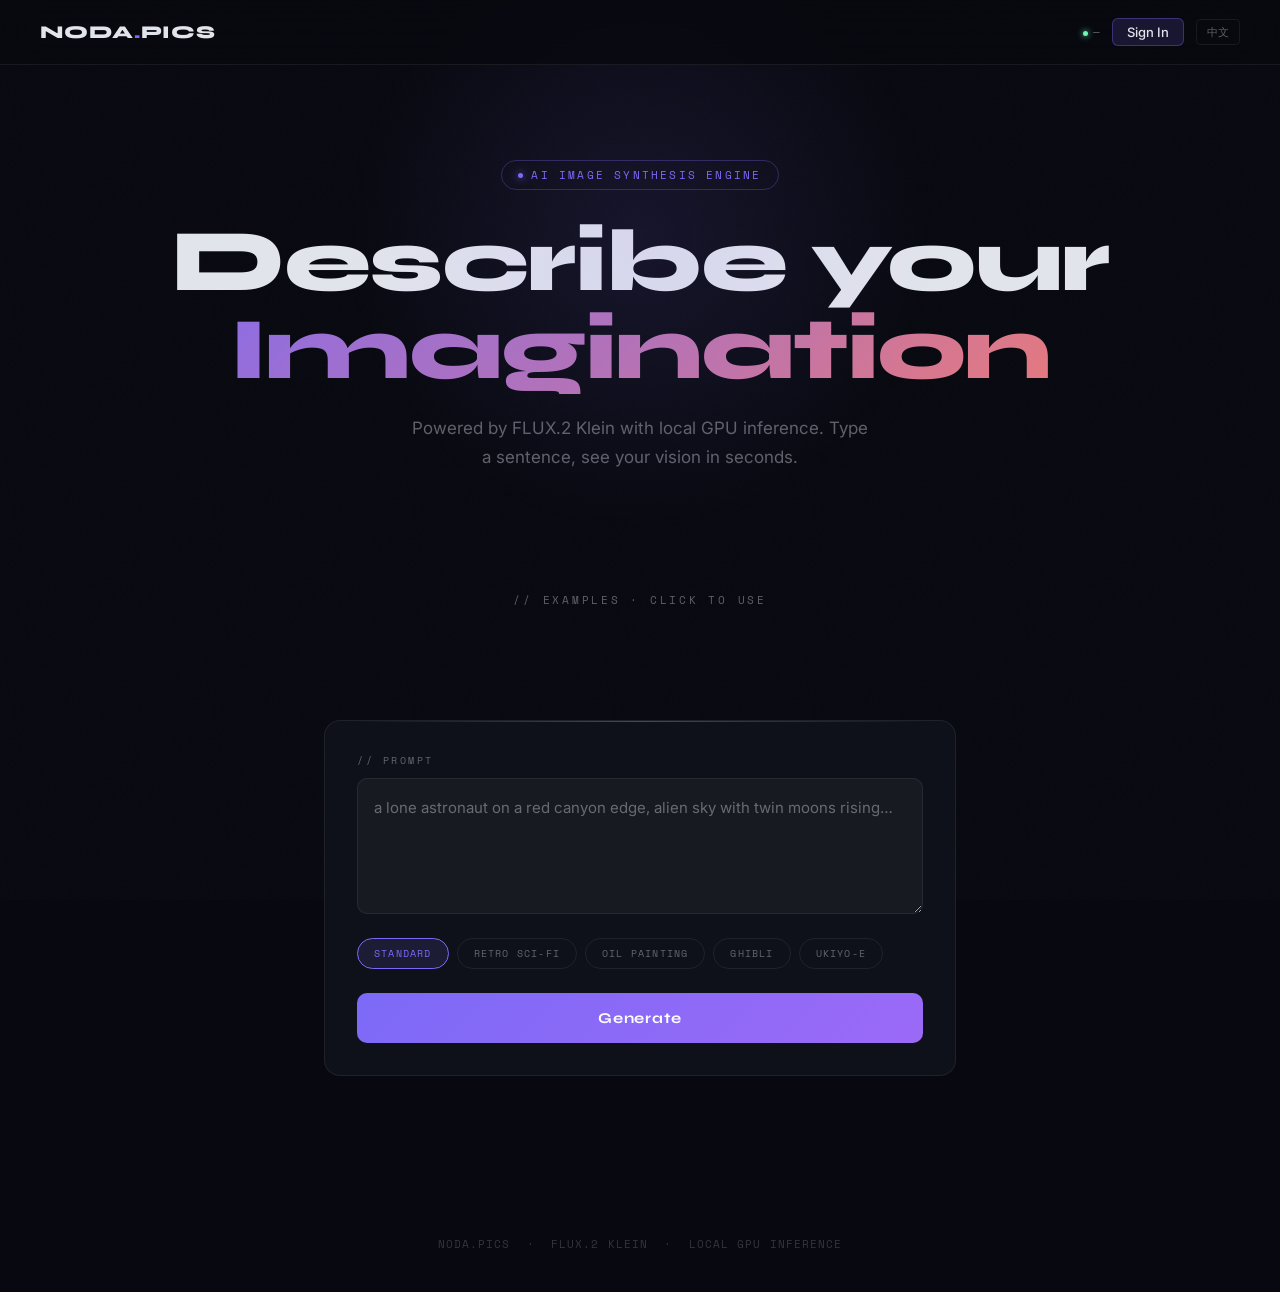
==== commit eb774f67: "feat: dynamic gallery from API, add /api/gallery endpoint, keepalive cron" ====
--- a/frontend/index.html
+++ b/frontend/index.html
@@ -1010,79 +1010,6 @@
 <section class="gallery-section fade-up" style="animation-delay:0.25s">
   <div class="gallery-label" data-i18n="galleryLabel">// 示例作品 · 点击使用</div>
   <div class="gallery-scroll" id="galleryScroll">
-
-    <div class="gallery-card" data-prompt="a lone astronaut standing on the edge of a red canyon, vast alien sky with twin moons rising, ancient stone ruins in the distance" data-style="retro-scifi">
-      <img class="gallery-img" src="https://img.noda.pics/c8735d04-548a-4495-a40b-555fadd551cb.png" loading="lazy" alt="retro scifi">
-      <div class="gallery-style-tag">复古科幻</div>
-      <div class="gallery-overlay">
-        <div class="gallery-prompt">a lone astronaut standing on the edge of a red canyon, vast alien sky with twin moons rising</div>
-        <div class="gallery-use">→ 使用此提示词</div>
-      </div>
-    </div>
-
-    <div class="gallery-card" data-prompt="ancient Japanese shrine hidden in a misty bamboo forest at dawn, golden light filtering through leaves, koi pond reflection" data-style="ukiyo-e">
-      <img class="gallery-img" src="https://img.noda.pics/d2823f9b-2d18-4690-8d30-ae2501972a06.png" loading="lazy" alt="ukiyo-e">
-      <div class="gallery-style-tag">浮世绘</div>
-      <div class="gallery-overlay">
-        <div class="gallery-prompt">ancient Japanese shrine hidden in a misty bamboo forest at dawn, golden light filtering through leaves</div>
-        <div class="gallery-use">→ 使用此提示词</div>
-      </div>
-    </div>
-
-    <div class="gallery-card" data-prompt="cyberpunk street market at night, neon reflections on wet pavement, steam rising from food stalls, crowded and vibrant" data-style="default">
-      <img class="gallery-img" src="https://img.noda.pics/b4f2592e-51a5-4bc9-8f06-5b8351e48720.png" loading="lazy" alt="standard">
-      <div class="gallery-style-tag">标准</div>
-      <div class="gallery-overlay">
-        <div class="gallery-prompt">cyberpunk street market at night, neon reflections on wet pavement, steam rising from food stalls</div>
-        <div class="gallery-use">→ 使用此提示词</div>
-      </div>
-    </div>
-
-    <div class="gallery-card" data-prompt="oil painting portrait of an old fisherman, weathered face full of stories, stormy sea behind him, rembrandt lighting" data-style="oil-painting">
-      <img class="gallery-img" src="https://img.noda.pics/8d83efb7-aaba-4132-ba6d-e07f203d4563.png" loading="lazy" alt="oil painting">
-      <div class="gallery-style-tag">油画</div>
-      <div class="gallery-overlay">
-        <div class="gallery-prompt">oil painting portrait of an old fisherman, weathered face full of stories, stormy sea behind him, rembrandt lighting</div>
-        <div class="gallery-use">→ 使用此提示词</div>
-      </div>
-    </div>
-
-    <div class="gallery-card" data-prompt="a tiny house on a floating island in the clouds, surrounded by waterfalls and rainbow bridges, studio ghibli style" data-style="ghibli">
-      <img class="gallery-img" src="https://img.noda.pics/c036a8e6-eb4c-439b-b16b-133f944be920.png" loading="lazy" alt="ghibli">
-      <div class="gallery-style-tag">吉卜力</div>
-      <div class="gallery-overlay">
-        <div class="gallery-prompt">a tiny house on a floating island in the clouds, surrounded by waterfalls and rainbow bridges, studio ghibli style</div>
-        <div class="gallery-use">→ 使用此提示词</div>
-      </div>
-    </div>
-
-    <div class="gallery-card" data-prompt="deep sea bioluminescent creatures in the abyss, ethereal blue and purple glow, jellyfish the size of buildings" data-style="default">
-      <img class="gallery-img" src="https://img.noda.pics/c9568c5c-6035-4000-a6df-5a922aaccf98.png" loading="lazy" alt="deep sea">
-      <div class="gallery-style-tag">标准</div>
-      <div class="gallery-overlay">
-        <div class="gallery-prompt">deep sea bioluminescent creatures in the abyss, ethereal blue and purple glow, jellyfish the size of buildings</div>
-        <div class="gallery-use">→ 使用此提示词</div>
-      </div>
-    </div>
-
-    <div class="gallery-card" data-prompt="retro 1960s space race poster, rocket launching from earth, bold typography, limited color palette of red and gold" data-style="retro-scifi">
-      <img class="gallery-img" src="https://img.noda.pics/d7c3ecb3-a0d2-4523-b6c7-67d704c15e72.png" loading="lazy" alt="space poster">
-      <div class="gallery-style-tag">复古科幻</div>
-      <div class="gallery-overlay">
-        <div class="gallery-prompt">retro 1960s space race poster, rocket launching from earth, bold typography, limited color palette of red and gold</div>
-        <div class="gallery-use">→ 使用此提示词</div>
-      </div>
-    </div>
-
-    <div class="gallery-card" data-prompt="cherry blossom festival by the riverside, lanterns floating on water, mountain silhouette at dusk, peaceful atmosphere" data-style="ukiyo-e">
-      <img class="gallery-img" src="https://img.noda.pics/e25b7ccd-f1c2-4319-b4bf-f4c6a1812de1.png" loading="lazy" alt="cherry blossom">
-      <div class="gallery-style-tag">浮世绘</div>
-      <div class="gallery-overlay">
-        <div class="gallery-prompt">cherry blossom festival by the riverside, lanterns floating on water, mountain silhouette at dusk</div>
-        <div class="gallery-use">→ 使用此提示词</div>
-      </div>
-    </div>
-
   </div>
 </section>
 
@@ -1477,7 +1404,7 @@
   } else {
     sub.textContent = lang === 'zh' ? '解锁更多生成次数，尽情创作' : 'Unlock more generations.';
   }
-  if (!authToken) {
+  if (!currentUser) {
     btn.style.display  = 'none';
     hint.style.display = '';
   } else {
@@ -1521,7 +1448,8 @@
 }
 
 // ── Auth ─────────────────────────────────────────────
-let authToken = localStorage.getItem('token') || null;
+let authToken   = localStorage.getItem('token') || null;
+let currentUser = null;  // 登录后的用户对象（兼容 cookie 和 localStorage）
 
 function openModal(mode) {
   document.getElementById('formLogin').style.display    = mode === 'login'    ? '' : 'none';
@@ -1614,6 +1542,8 @@
   const navName    = document.getElementById('navUserName');
   const badge      = document.getElementById('quotaBadge');
 
+  currentUser = user || null;
+
   if (user) {
     navAuthBtn.style.display = 'none';
     navUser.style.display    = 'flex';
@@ -1643,12 +1573,43 @@
 
 function openUserMenu() {
   if (confirm(t('menuLogout') + '?')) {
-    authToken = null;
+    authToken   = null;
+    currentUser = null;
     localStorage.removeItem('token');
     updateNavUser(null, null);
     document.getElementById('quotaBadge').style.display = 'none';
     loadStats();
   }
+}
+
+async function loadGallery() {
+  const container = document.getElementById('galleryScroll');
+  if (!container) return;
+  const styleNames = { 'default':'标准','ukiyo-e':'浮世绘','ghibli':'吉卜力','oil-painting':'油画','retro-scifi':'复古科幻','vintage':'复古','anime':'动漫','watercolor':'水彩' };
+  try {
+    const res = await fetch('/api/gallery');
+    const { images } = await res.json();
+    if (!images || images.length === 0) return;
+    container.innerHTML = images.map(img => `
+      <div class="gallery-card" data-prompt="${img.prompt.replace(/"/g,'&quot;')}" data-style="${img.style}">
+        <img class="gallery-img" src="${img.url}" loading="lazy" alt="${img.style}">
+        <div class="gallery-style-tag">${styleNames[img.style] || img.style}</div>
+        <div class="gallery-overlay">
+          <div class="gallery-prompt">${img.prompt.slice(0,80)}${img.prompt.length>80?'…':''}</div>
+          <div class="gallery-use">→ 使用此提示词</div>
+        </div>
+      </div>`).join('');
+    // re-bind click events
+    container.querySelectorAll('.gallery-card').forEach(card => {
+      card.addEventListener('click', () => {
+        const p = card.dataset.prompt, s = card.dataset.style;
+        document.getElementById('prompt').value = p;
+        const btn = document.querySelector(`.style-btn[data-style="${s}"]`);
+        if (btn) btn.click();
+        document.getElementById('prompt').scrollIntoView({ behavior: 'smooth' });
+      });
+    });
+  } catch(e) { console.error('[gallery]', e); }
 }
 
 async function refreshUser() {
@@ -1661,6 +1622,7 @@
     ]);
     const me    = await meRes.json();
     const stats = await statsRes.json();
+    console.log('[auth] me=', me, 'stats=', stats);
 
     if (!me.user) {
       authToken = null;
@@ -1672,7 +1634,7 @@
 
     document.getElementById('queueTxt').textContent =
       lang === 'zh' ? `队列 ${stats.queue_len}/${stats.queue_max}` : `Queue ${stats.queue_len}/${stats.queue_max}`;
-  } catch { /* ignore */ }
+  } catch(e) { console.error('[refreshUser]', e); }
 }
 
 // ── Init ─────────────────────────────────────────────
@@ -1687,6 +1649,7 @@
   }
 }
 refreshUser();
+loadGallery();
 
 loadStats();
 setInterval(loadStats, 30000);
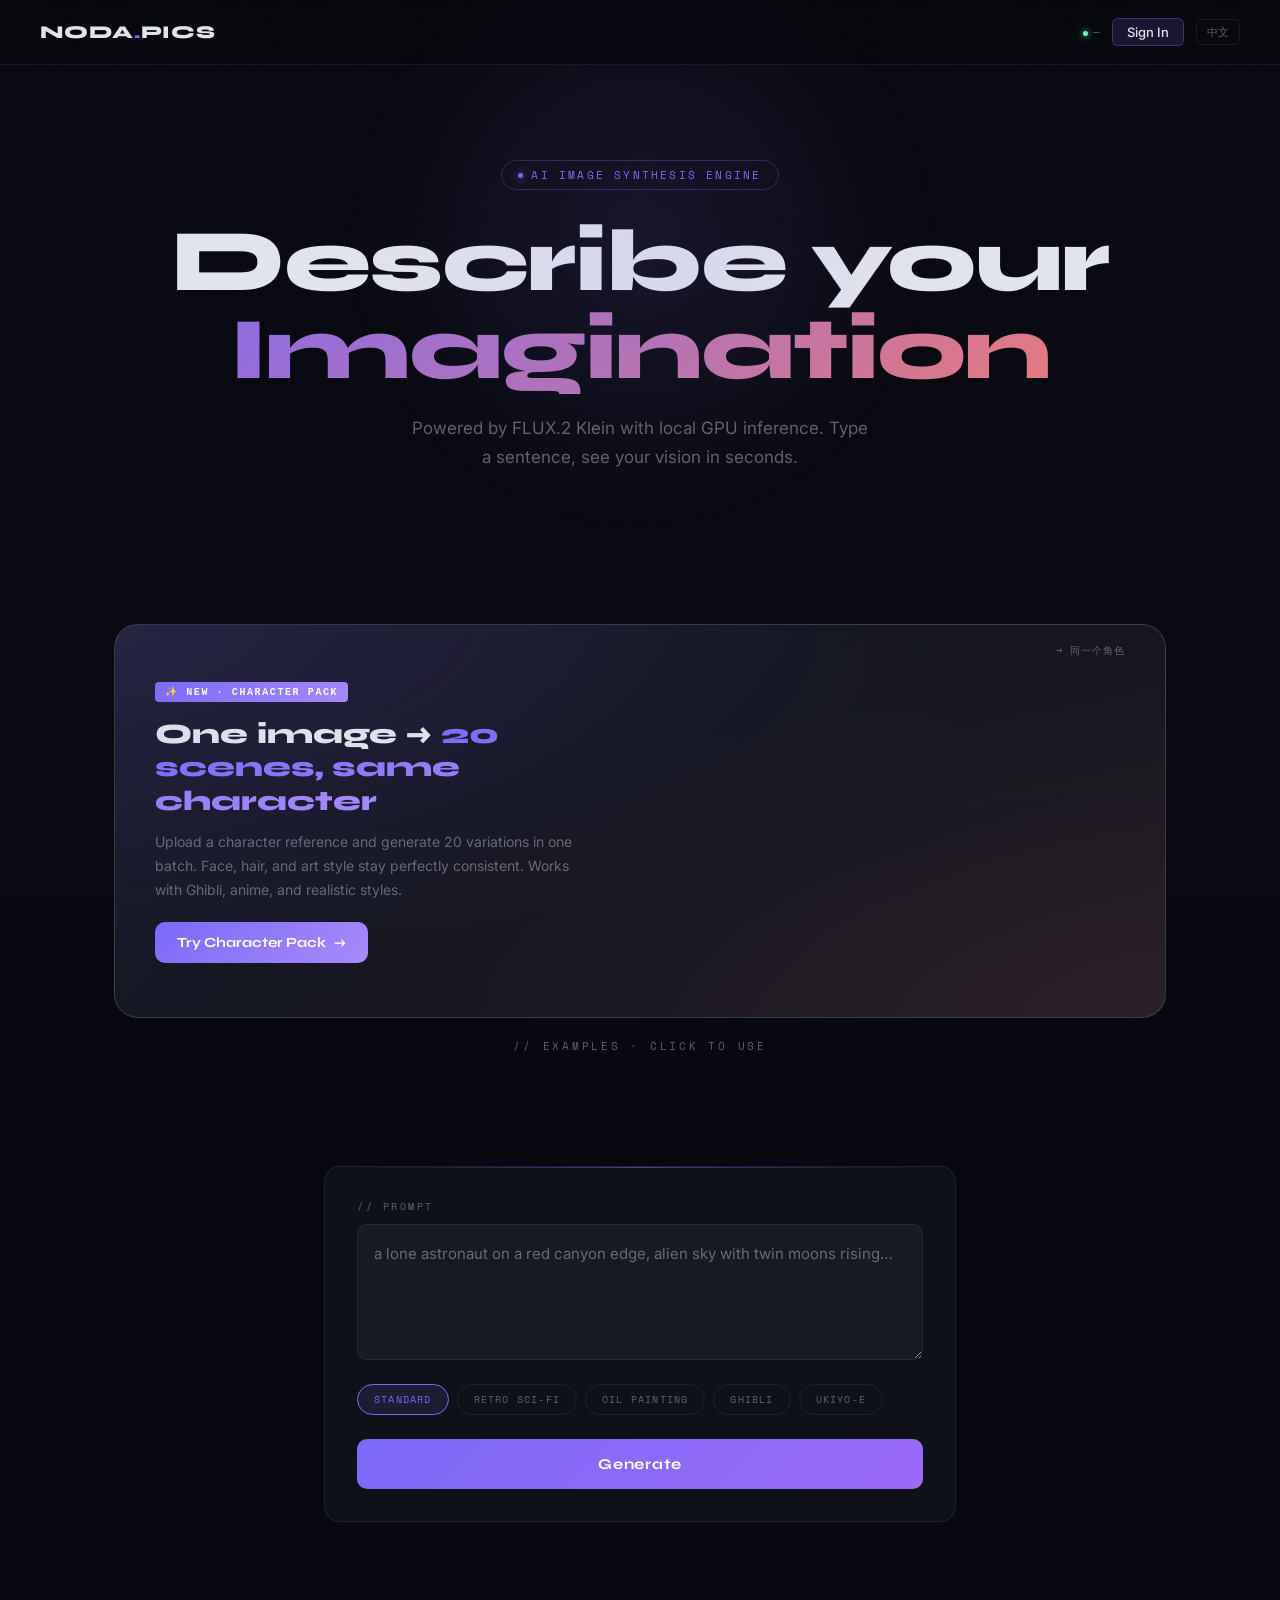
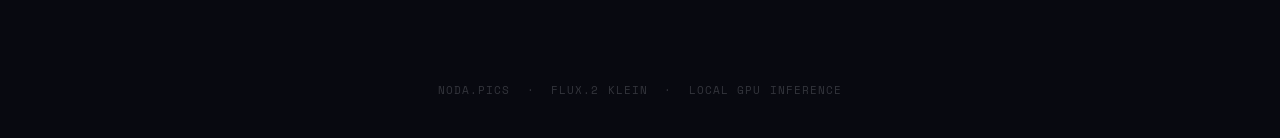
==== commit 0d9c77c9: "feat: Character Pack UI + upload endpoint + R2 config + longer TTL Backend: - POST /api/uploads: mul" ====
--- a/frontend/index.html
+++ b/frontend/index.html
@@ -238,6 +238,583 @@
   color: var(--muted);
 }
 .upgrade-login-hint a { color: var(--accent); cursor: pointer; }
+
+/* ── Credits packs (inside credits modal) ── */
+.credits-modal {
+  background: #13151f;
+  border: 1px solid var(--border-h);
+  border-radius: 20px;
+  padding: 36px 32px;
+  width: 100%;
+  max-width: 520px;
+  position: relative;
+  transform: translateY(16px);
+  transition: transform 0.25s;
+  text-align: center;
+}
+.modal-backdrop.open .credits-modal { transform: none; }
+.credits-balance-hint {
+  font-family: var(--font-mono);
+  font-size: 12px;
+  color: var(--muted);
+  margin-bottom: 20px;
+}
+.credits-balance-hint b { color: var(--accent); font-weight: 700; }
+.credits-packs {
+  display: grid;
+  grid-template-columns: 1fr 1fr 1fr;
+  gap: 10px;
+  margin: 12px 0 20px;
+}
+@media (max-width: 540px) {
+  .credits-packs { grid-template-columns: 1fr; }
+}
+.credits-pack {
+  border: 1px solid var(--border);
+  border-radius: 12px;
+  padding: 18px 12px;
+  cursor: pointer;
+  transition: all 0.2s;
+  background: rgba(255,255,255,0.02);
+  position: relative;
+}
+.credits-pack:hover {
+  border-color: var(--accent);
+  transform: translateY(-2px);
+  background: rgba(124,106,247,0.06);
+}
+.credits-pack.popular { border-color: var(--accent); }
+.credits-pack.popular::before {
+  content: attr(data-popular);
+  position: absolute;
+  top: -9px; left: 50%;
+  transform: translateX(-50%);
+  background: var(--accent);
+  color: #fff;
+  font-family: var(--font-mono);
+  font-size: 9px;
+  font-weight: 700;
+  letter-spacing: 0.1em;
+  padding: 2px 8px;
+  border-radius: 3px;
+}
+.credits-pack-credits {
+  font-family: var(--font-head);
+  font-size: 26px;
+  font-weight: 800;
+}
+.credits-pack-label {
+  font-size: 11px;
+  color: var(--muted);
+  margin-bottom: 8px;
+}
+.credits-pack-price {
+  font-family: var(--font-head);
+  font-size: 18px;
+  font-weight: 700;
+  color: var(--accent);
+}
+.credits-pack-unit {
+  font-family: var(--font-mono);
+  font-size: 10px;
+  color: var(--muted);
+  margin-top: 2px;
+}
+.credits-link-pro {
+  font-size: 12px;
+  color: var(--muted);
+  margin-top: 8px;
+}
+.credits-link-pro a { color: var(--accent); cursor: pointer; }
+
+/* 登录用户的 credits 徽章样式（复用 quota-badge 的盒子，换内容即可）*/
+.quota-badge.credits { color: var(--accent); border-color: rgba(124,106,247,0.35); cursor: pointer; }
+.quota-badge.credits:hover { background: rgba(124,106,247,0.08); }
+.quota-badge.credits.low { color: var(--accent2); border-color: rgba(247,124,106,0.35); }
+
+/* ═══════════════════════════════════════════════════════════════════════════
+   Character Pack — 新功能推广 + 独立页面
+   ═══════════════════════════════════════════════════════════════════════════ */
+
+/* Hero 下方的宣传 banner */
+.feature-banner {
+  max-width: 1100px;
+  margin: 32px auto 20px;
+  padding: 0 24px;
+}
+.feature-banner-inner {
+  position: relative;
+  display: grid;
+  grid-template-columns: 1.15fr 1fr;
+  gap: 36px;
+  padding: 36px 40px;
+  border: 1px solid var(--border-h);
+  border-radius: 24px;
+  background:
+    radial-gradient(ellipse at top left, rgba(124,106,247,0.12), transparent 60%),
+    radial-gradient(ellipse at bottom right, rgba(247,124,106,0.08), transparent 60%),
+    #13151f;
+  overflow: hidden;
+  align-items: center;
+}
+.feature-banner-inner::before {
+  content: '';
+  position: absolute;
+  inset: 0;
+  background: linear-gradient(135deg, rgba(124,106,247,0.06), transparent 50%, rgba(247,124,106,0.04));
+  pointer-events: none;
+}
+@media (max-width: 820px) {
+  .feature-banner-inner { grid-template-columns: 1fr; padding: 28px 24px; gap: 24px; }
+}
+.feature-badge {
+  display: inline-block;
+  font-family: var(--font-mono);
+  font-size: 10px;
+  font-weight: 700;
+  letter-spacing: 0.16em;
+  color: #fff;
+  background: linear-gradient(135deg, var(--accent), #a78bfa);
+  padding: 4px 10px;
+  border-radius: 4px;
+  margin-bottom: 16px;
+}
+.feature-title {
+  font-family: var(--font-head);
+  font-size: 28px;
+  font-weight: 800;
+  line-height: 1.2;
+  margin-bottom: 12px;
+}
+.feature-title em {
+  font-style: normal;
+  background: linear-gradient(135deg, var(--accent), #a78bfa);
+  -webkit-background-clip: text;
+  -webkit-text-fill-color: transparent;
+  background-clip: text;
+}
+.feature-desc {
+  font-size: 14px;
+  line-height: 1.7;
+  color: var(--muted);
+  margin-bottom: 20px;
+  max-width: 440px;
+}
+.btn-feature {
+  display: inline-flex;
+  align-items: center;
+  gap: 8px;
+  padding: 12px 22px;
+  background: linear-gradient(135deg, var(--accent), #a78bfa);
+  color: #fff;
+  border: none;
+  border-radius: 10px;
+  font-family: var(--font-head);
+  font-size: 14px;
+  font-weight: 700;
+  cursor: pointer;
+  transition: all 0.2s;
+  text-decoration: none;
+}
+.btn-feature:hover { transform: translateY(-1px); box-shadow: 0 8px 24px rgba(124,106,247,0.3); }
+.btn-feature .arr { transition: transform 0.2s; }
+.btn-feature:hover .arr { transform: translateX(3px); }
+
+.feature-demo-grid {
+  display: grid;
+  grid-template-columns: 1fr 1fr;
+  gap: 8px;
+  aspect-ratio: 1;
+  max-width: 320px;
+  margin-left: auto;
+  position: relative;
+}
+.feature-demo-grid::before {
+  content: '→ 同一个角色';
+  position: absolute;
+  top: -18px;
+  right: 0;
+  font-family: var(--font-mono);
+  font-size: 10px;
+  color: var(--muted);
+  letter-spacing: 0.1em;
+}
+.feature-demo-grid img {
+  width: 100%;
+  height: 100%;
+  object-fit: cover;
+  border-radius: 10px;
+  border: 1px solid var(--border);
+  background: linear-gradient(135deg, rgba(124,106,247,0.08), rgba(247,124,106,0.05));
+}
+.feature-demo-grid img:nth-child(1) { border-color: var(--accent); box-shadow: 0 0 0 2px rgba(124,106,247,0.2); }
+
+/* ═══════════════ Character Pack 独立视图 ═══════════════ */
+.char-pack-view {
+  display: none;
+  max-width: 1100px;
+  margin: 0 auto 60px;
+  padding: 0 24px;
+}
+body.view-pack .hero,
+body.view-pack .feature-banner,
+body.view-pack .gallery-section,
+body.view-pack .main { display: none !important; }
+body.view-pack .char-pack-view { display: block; }
+
+.pack-header {
+  display: flex;
+  align-items: center;
+  gap: 12px;
+  margin: 24px 0 32px;
+}
+.pack-back {
+  background: none;
+  border: 1px solid var(--border);
+  color: var(--muted);
+  padding: 6px 14px;
+  border-radius: 8px;
+  cursor: pointer;
+  font-size: 13px;
+  transition: all 0.2s;
+}
+.pack-back:hover { border-color: var(--accent); color: var(--accent); }
+.pack-title {
+  font-family: var(--font-head);
+  font-size: 28px;
+  font-weight: 800;
+}
+.pack-title em {
+  font-style: normal;
+  background: linear-gradient(135deg, var(--accent), #a78bfa);
+  -webkit-background-clip: text;
+  -webkit-text-fill-color: transparent;
+  background-clip: text;
+}
+.pack-sub {
+  color: var(--muted);
+  font-size: 13px;
+  margin-left: auto;
+}
+
+.pack-grid {
+  display: grid;
+  grid-template-columns: 360px 1fr;
+  gap: 24px;
+  align-items: start;
+}
+@media (max-width: 900px) {
+  .pack-grid { grid-template-columns: 1fr; }
+}
+
+.pack-card {
+  background: #13151f;
+  border: 1px solid var(--border);
+  border-radius: 16px;
+  padding: 20px;
+}
+.pack-card-label {
+  font-family: var(--font-mono);
+  font-size: 10px;
+  letter-spacing: 0.12em;
+  color: var(--muted);
+  margin-bottom: 12px;
+}
+.pack-card-label .n {
+  display: inline-block;
+  width: 18px; height: 18px;
+  border-radius: 50%;
+  background: var(--accent);
+  color: #fff;
+  text-align: center;
+  line-height: 18px;
+  font-size: 10px;
+  font-weight: 700;
+  margin-right: 8px;
+}
+
+/* 上传区 */
+.upload-box {
+  border: 2px dashed var(--border-h);
+  border-radius: 12px;
+  padding: 40px 20px;
+  text-align: center;
+  cursor: pointer;
+  transition: all 0.2s;
+  background: rgba(255,255,255,0.015);
+}
+.upload-box:hover, .upload-box.drag {
+  border-color: var(--accent);
+  background: rgba(124,106,247,0.05);
+}
+.upload-icon { font-size: 32px; margin-bottom: 10px; }
+.upload-hint { font-size: 13px; color: var(--muted); line-height: 1.5; }
+.upload-hint b { color: var(--accent); }
+.upload-limits { font-family: var(--font-mono); font-size: 10px; color: var(--muted); margin-top: 8px; opacity: 0.7; }
+
+.upload-preview {
+  position: relative;
+  border-radius: 12px;
+  overflow: hidden;
+  border: 1px solid var(--border);
+}
+.upload-preview img { width: 100%; display: block; }
+.upload-preview-overlay {
+  position: absolute; inset: 0;
+  display: flex; align-items: flex-end; justify-content: space-between;
+  padding: 12px;
+  background: linear-gradient(to top, rgba(0,0,0,0.7), transparent 50%);
+  opacity: 0; transition: opacity 0.2s;
+}
+.upload-preview:hover .upload-preview-overlay { opacity: 1; }
+.upload-preview-overlay button {
+  background: rgba(0,0,0,0.6);
+  color: #fff;
+  border: 1px solid rgba(255,255,255,0.2);
+  padding: 6px 12px;
+  border-radius: 6px;
+  cursor: pointer;
+  font-size: 12px;
+}
+
+/* Prompt 列表 */
+.prompt-list { display: flex; flex-direction: column; gap: 10px; margin-bottom: 12px; }
+.prompt-row {
+  display: flex;
+  gap: 10px;
+  align-items: flex-start;
+  animation: slideIn 0.25s ease-out;
+}
+@keyframes slideIn {
+  from { opacity: 0; transform: translateY(-4px); }
+  to   { opacity: 1; transform: translateY(0); }
+}
+.prompt-row-idx {
+  flex-shrink: 0;
+  width: 26px;
+  height: 26px;
+  border-radius: 6px;
+  background: rgba(124,106,247,0.12);
+  color: var(--accent);
+  font-family: var(--font-mono);
+  font-size: 11px;
+  font-weight: 700;
+  display: flex;
+  align-items: center;
+  justify-content: center;
+  margin-top: 8px;
+}
+.prompt-row textarea {
+  flex: 1;
+  background: #0d0f17;
+  border: 1px solid var(--border);
+  border-radius: 8px;
+  padding: 10px 12px;
+  color: var(--text);
+  font-family: inherit;
+  font-size: 13px;
+  line-height: 1.5;
+  resize: vertical;
+  min-height: 42px;
+  transition: border-color 0.2s;
+}
+.prompt-row textarea:focus { outline: none; border-color: var(--accent); }
+.prompt-row-remove {
+  flex-shrink: 0;
+  width: 28px; height: 28px;
+  background: none;
+  border: 1px solid var(--border);
+  border-radius: 6px;
+  color: var(--muted);
+  cursor: pointer;
+  margin-top: 7px;
+  font-size: 14px;
+  transition: all 0.15s;
+}
+.prompt-row-remove:hover { border-color: var(--accent2); color: var(--accent2); }
+.prompt-row-remove:disabled { opacity: 0.3; cursor: not-allowed; }
+
+.btn-add-prompt {
+  width: 100%;
+  padding: 10px;
+  background: rgba(124,106,247,0.06);
+  border: 1px dashed rgba(124,106,247,0.3);
+  border-radius: 8px;
+  color: var(--accent);
+  cursor: pointer;
+  font-size: 13px;
+  font-weight: 600;
+  transition: all 0.2s;
+}
+.btn-add-prompt:hover { background: rgba(124,106,247,0.1); border-color: var(--accent); }
+.btn-add-prompt:disabled { opacity: 0.4; cursor: not-allowed; }
+
+/* 建议词 chips */
+.prompt-suggestions {
+  display: flex;
+  flex-wrap: wrap;
+  gap: 6px;
+  margin-top: 12px;
+  padding-top: 12px;
+  border-top: 1px dashed var(--border);
+}
+.suggest-chip {
+  font-size: 11px;
+  color: var(--muted);
+  background: rgba(255,255,255,0.03);
+  border: 1px solid var(--border);
+  padding: 4px 10px;
+  border-radius: 20px;
+  cursor: pointer;
+  transition: all 0.15s;
+}
+.suggest-chip:hover { border-color: var(--accent); color: var(--accent); background: rgba(124,106,247,0.06); }
+
+/* 生成成本小结 + 按钮 */
+.pack-submit-bar {
+  margin-top: 20px;
+  padding: 16px 18px;
+  background: #13151f;
+  border: 1px solid var(--border);
+  border-radius: 12px;
+  display: flex;
+  align-items: center;
+  gap: 16px;
+}
+.pack-cost {
+  flex: 1;
+  font-size: 13px;
+}
+.pack-cost .cost-num {
+  font-family: var(--font-head);
+  font-size: 20px;
+  font-weight: 800;
+  color: var(--accent);
+}
+.pack-cost .cost-note { color: var(--muted); font-size: 11px; margin-top: 2px; }
+.pack-cost .cost-note.insufficient { color: var(--accent2); }
+.btn-pack-generate {
+  padding: 12px 28px;
+  background: linear-gradient(135deg, var(--accent), #a78bfa);
+  color: #fff;
+  border: none;
+  border-radius: 10px;
+  font-family: var(--font-head);
+  font-size: 14px;
+  font-weight: 700;
+  cursor: pointer;
+  transition: all 0.2s;
+}
+.btn-pack-generate:hover:not(:disabled) { transform: translateY(-1px); box-shadow: 0 8px 24px rgba(124,106,247,0.3); }
+.btn-pack-generate:disabled { opacity: 0.5; cursor: not-allowed; }
+
+/* 结果网格 */
+.pack-results { margin-top: 36px; }
+.pack-results-header {
+  display: flex;
+  align-items: center;
+  gap: 16px;
+  margin-bottom: 16px;
+}
+.pack-progress {
+  flex: 1;
+  height: 6px;
+  background: var(--border);
+  border-radius: 3px;
+  overflow: hidden;
+}
+.pack-progress-bar {
+  height: 100%;
+  background: linear-gradient(90deg, var(--accent), #a78bfa);
+  transition: width 0.4s ease;
+  width: 0;
+}
+.pack-progress-txt { font-family: var(--font-mono); font-size: 11px; color: var(--muted); white-space: nowrap; }
+
+.results-grid {
+  display: grid;
+  grid-template-columns: repeat(auto-fill, minmax(240px, 1fr));
+  gap: 12px;
+}
+.result-card {
+  aspect-ratio: 3 / 4;
+  border-radius: 12px;
+  overflow: hidden;
+  background: #13151f;
+  border: 1px solid var(--border);
+  position: relative;
+  cursor: pointer;
+  transition: all 0.2s;
+}
+.result-card:hover { border-color: var(--accent); transform: translateY(-2px); }
+.result-card.loading {
+  display: flex; align-items: center; justify-content: center;
+  cursor: default;
+}
+.result-card.loading::after {
+  content: '';
+  width: 24px; height: 24px;
+  border: 2px solid var(--border-h);
+  border-top-color: var(--accent);
+  border-radius: 50%;
+  animation: spin 0.8s linear infinite;
+}
+@keyframes spin { to { transform: rotate(360deg); } }
+.result-card img {
+  width: 100%; height: 100%;
+  object-fit: cover;
+  animation: fadeIn 0.4s ease;
+}
+@keyframes fadeIn { from { opacity: 0; } to { opacity: 1; } }
+.result-card-overlay {
+  position: absolute; inset: 0;
+  background: linear-gradient(to top, rgba(0,0,0,0.85), transparent 40%);
+  padding: 12px;
+  display: flex;
+  align-items: flex-end;
+  opacity: 0;
+  transition: opacity 0.2s;
+}
+.result-card:hover .result-card-overlay { opacity: 1; }
+.result-card-prompt {
+  font-size: 11px;
+  line-height: 1.4;
+  color: #fff;
+  display: -webkit-box;
+  -webkit-line-clamp: 3;
+  -webkit-box-orient: vertical;
+  overflow: hidden;
+}
+.result-card.failed {
+  border-color: rgba(247,124,106,0.3);
+  background: rgba(247,124,106,0.05);
+  display: flex;
+  align-items: center;
+  justify-content: center;
+  text-align: center;
+  padding: 16px;
+  font-size: 11px;
+  color: var(--accent2);
+}
+
+/* Lightbox */
+.lightbox {
+  position: fixed; inset: 0;
+  background: rgba(0,0,0,0.92);
+  z-index: 300;
+  display: none;
+  align-items: center;
+  justify-content: center;
+  padding: 40px;
+  cursor: zoom-out;
+}
+.lightbox.open { display: flex; }
+.lightbox img { max-width: 100%; max-height: 100%; border-radius: 8px; }
+.lightbox-close {
+  position: absolute; top: 16px; right: 20px;
+  background: none; border: none; color: #fff;
+  font-size: 28px; cursor: pointer;
+}
 
 /* ── Auth Modal ── */
 .modal-backdrop {
@@ -979,18 +1556,56 @@
   <div class="upgrade-modal">
     <button class="modal-close" onclick="closeUpgrade()">×</button>
     <div class="upgrade-icon">⚡</div>
-    <div class="upgrade-title">升级到 <span>Pro</span></div>
-    <div class="upgrade-sub" id="upgradeSubText">解锁更多生成次数，尽情创作</div>
-    <div class="upgrade-price">$3<span style="font-size:20px;color:var(--muted)">/月</span></div>
-    <div class="upgrade-price-sub">随时取消，无隐藏费用</div>
+    <div class="upgrade-title" data-i18n-html="proTitle">升级到 <span>Pro</span></div>
+    <div class="upgrade-sub" id="upgradeSubText" data-i18n="proSub">解锁更多生成次数，尽情创作</div>
+    <div class="upgrade-price">$4.99<span style="font-size:20px;color:var(--muted)" data-i18n="proPerMonth">/月</span></div>
+    <div class="upgrade-price-sub" data-i18n="proPriceSub">每月自动到账 200 credits，余额累积不清零</div>
     <ul class="upgrade-features">
-      <li>每天 100 张生成额度（免费版 10 张）</li>
-      <li>优先进入生成队列</li>
-      <li>支持所有风格</li>
+      <li data-i18n="proFeat1">每月 200 credits（$0.025/张，比 Midjourney 便宜一半）</li>
+      <li data-i18n="proFeat2">未用完 credits 自动累积到下月</li>
+      <li data-i18n="proFeat3">优先进入生成队列</li>
+      <li data-i18n="proFeat4">支持所有风格 + 角色一致性</li>
     </ul>
-    <button class="btn-upgrade" id="btnUpgrade" onclick="doCheckout()">立即升级 — $3/月</button>
+    <button class="btn-upgrade" id="btnUpgrade" onclick="doCheckout()" data-i18n="btnUpgradeNow">立即升级 — $4.99/月</button>
     <div class="upgrade-login-hint" id="upgradeLoginHint" style="display:none">
-      需要先 <a onclick="closeUpgrade();openModal('login')">登录</a> 才能升级
+      <span data-i18n="upgradeLoginHint">需要先</span>
+      <a onclick="closeUpgrade();openModal('login')" data-i18n="upgradeLoginLink">登录</a>
+      <span data-i18n="upgradeLoginHint2">才能升级</span>
+    </div>
+  </div>
+</div>
+
+<!-- Credits Modal -->
+<div class="modal-backdrop" id="creditsModal">
+  <div class="credits-modal">
+    <button class="modal-close" onclick="closeCredits()">×</button>
+    <div class="upgrade-icon">💎</div>
+    <div class="upgrade-title" data-i18n-html="creditsTitle">购买 <span>Credits</span></div>
+    <div class="upgrade-sub" data-i18n="creditsSub">按需付费，1 credit = 1 张图，永不过期</div>
+    <div class="credits-balance-hint" id="creditsBalanceHint"></div>
+    <div class="credits-packs">
+      <div class="credits-pack" onclick="doBuyCredits('small')">
+        <div class="credits-pack-credits">60</div>
+        <div class="credits-pack-label" data-i18n="creditsLabel">credits</div>
+        <div class="credits-pack-price">$3</div>
+        <div class="credits-pack-unit">$0.05/张</div>
+      </div>
+      <div class="credits-pack popular" data-popular="POPULAR" onclick="doBuyCredits('medium')">
+        <div class="credits-pack-credits">250</div>
+        <div class="credits-pack-label" data-i18n="creditsLabel">credits</div>
+        <div class="credits-pack-price">$8</div>
+        <div class="credits-pack-unit">$0.032/张</div>
+      </div>
+      <div class="credits-pack" onclick="doBuyCredits('large')">
+        <div class="credits-pack-credits">500</div>
+        <div class="credits-pack-label" data-i18n="creditsLabel">credits</div>
+        <div class="credits-pack-price">$15</div>
+        <div class="credits-pack-unit">$0.03/张</div>
+      </div>
+    </div>
+    <div class="credits-link-pro">
+      <span data-i18n="creditsOr">订阅更划算：</span>
+      <a onclick="closeCredits();openUpgrade()" data-i18n="creditsToPro">$4.99/月 拿 200 credits →</a>
     </div>
   </div>
 </div>
@@ -1004,6 +1619,29 @@
     <span class="line2" data-i18n="heroLine2">想象世界</span>
   </h1>
   <p class="hero-sub" data-i18n="heroSub">基于 FLUX.2 Klein 本地推理，输入一句话，几十秒后看见你的画面。</p>
+</section>
+
+<!-- NEW: Character Pack 推广 banner -->
+<section class="feature-banner fade-up" style="animation-delay:0.18s">
+  <div class="feature-banner-inner">
+    <div class="feature-banner-left">
+      <div class="feature-badge" data-i18n="featureBadge">✨ NEW · CHARACTER PACK</div>
+      <h2 class="feature-title" data-i18n-html="featureTitle">一张图 → <em>20 张同角色场景</em></h2>
+      <p class="feature-desc" data-i18n="featureDesc">上传人物基准图，AI 批量生成 20 张同一个角色的不同场景。脸、发型、画风完全一致。Ghibli、动漫、写实风都支持。</p>
+      <button class="btn-feature" onclick="openCharacterPack()">
+        <span data-i18n="featureCta">试试 Character Pack</span>
+        <span class="arr">→</span>
+      </button>
+    </div>
+    <div class="feature-banner-right">
+      <div class="feature-demo-grid" id="featureDemoGrid">
+        <img src="/demo/base.png"  alt="base"      loading="lazy" onerror="this.style.opacity=0">
+        <img src="/demo/v1.png"    alt="variant 1" loading="lazy" onerror="this.style.opacity=0">
+        <img src="/demo/v2.png"    alt="variant 2" loading="lazy" onerror="this.style.opacity=0">
+        <img src="/demo/v3.png"    alt="variant 3" loading="lazy" onerror="this.style.opacity=0">
+      </div>
+    </div>
+  </div>
 </section>
 
 <!-- EXAMPLE GALLERY -->
@@ -1063,6 +1701,97 @@
   </div>
 
 </main>
+
+<!-- ═════════════════ CHARACTER PACK 独立视图 ═════════════════ -->
+<section class="char-pack-view" id="charPackView">
+  <div class="pack-header">
+    <button class="pack-back" onclick="closeCharacterPack()" data-i18n="packBack">← 返回</button>
+    <div class="pack-title" data-i18n-html="packTitle">Character <em>Pack</em></div>
+    <div class="pack-sub" data-i18n="packSub">1 张参考 + N 条 prompt = N 张同角色图</div>
+  </div>
+
+  <div class="pack-grid">
+    <!-- LEFT: reference upload -->
+    <div>
+      <div class="pack-card">
+        <div class="pack-card-label"><span class="n">1</span><span data-i18n="packStep1">上传参考图</span></div>
+
+        <div class="upload-box" id="uploadBox">
+          <input type="file" id="uploadInput" accept="image/*" style="display:none">
+          <div class="upload-icon">📁</div>
+          <div class="upload-hint" data-i18n-html="uploadHint">
+            点击或拖拽图片到这里<br><b>PNG / JPG / WebP</b>
+          </div>
+          <div class="upload-limits" data-i18n="uploadLimits">最大 8MB · 建议正面人物照，背景简单</div>
+        </div>
+
+        <div class="upload-preview" id="uploadPreview" style="display:none">
+          <img id="refPreviewImg" src="" alt="">
+          <div class="upload-preview-overlay">
+            <span id="refFileInfo" style="color:#fff;font-size:11px;font-family:var(--font-mono)"></span>
+            <button onclick="clearReference()" data-i18n="packReplaceRef">重新上传</button>
+          </div>
+        </div>
+      </div>
+    </div>
+
+    <!-- RIGHT: prompts -->
+    <div>
+      <div class="pack-card">
+        <div class="pack-card-label"><span class="n">2</span><span data-i18n="packStep2">写 prompt（每条一张图）</span></div>
+
+        <div class="prompt-list" id="promptList">
+          <!-- rows injected by JS -->
+        </div>
+
+        <button class="btn-add-prompt" id="btnAddPrompt" onclick="addPromptRow()">
+          + <span data-i18n="packAddPrompt">再加一个场景</span>
+        </button>
+
+        <div class="prompt-suggestions">
+          <span style="font-size:10px;color:var(--muted);margin-right:4px;font-family:var(--font-mono)" data-i18n="packSuggest">建议：</span>
+          <span class="suggest-chip" onclick="insertSuggestion(this)">close-up, smiling</span>
+          <span class="suggest-chip" onclick="insertSuggestion(this)">walking in the park, autumn</span>
+          <span class="suggest-chip" onclick="insertSuggestion(this)">sitting at a cafe, reading</span>
+          <span class="suggest-chip" onclick="insertSuggestion(this)">looking up at the sky, sunset</span>
+          <span class="suggest-chip" onclick="insertSuggestion(this)">side profile, dramatic lighting</span>
+          <span class="suggest-chip" onclick="insertSuggestion(this)">3/4 view, thoughtful expression</span>
+        </div>
+      </div>
+
+      <!-- 成本 + 生成按钮 -->
+      <div class="pack-submit-bar">
+        <div class="pack-cost">
+          <div>
+            <span data-i18n="packCostLabel">预计消耗：</span>
+            <span class="cost-num" id="packCostNum">0</span>
+            <span> credits</span>
+          </div>
+          <div class="cost-note" id="packCostNote" data-i18n="packCostHint">每张图 1 credit，生成失败自动退还</div>
+        </div>
+        <button class="btn-pack-generate" id="btnPackGenerate" onclick="submitPack()" disabled data-i18n="packGenerate">
+          开始生成
+        </button>
+      </div>
+    </div>
+  </div>
+
+  <!-- 结果区 -->
+  <div class="pack-results" id="packResults" style="display:none">
+    <div class="pack-results-header">
+      <div class="pack-card-label" style="margin-bottom:0"><span class="n">3</span><span data-i18n="packStep3">结果</span></div>
+      <div class="pack-progress"><div class="pack-progress-bar" id="packProgressBar"></div></div>
+      <div class="pack-progress-txt" id="packProgressTxt">0 / 0</div>
+    </div>
+    <div class="results-grid" id="resultsGrid"></div>
+  </div>
+</section>
+
+<!-- Lightbox for full-screen preview -->
+<div class="lightbox" id="lightbox" onclick="closeLightbox()">
+  <button class="lightbox-close" onclick="closeLightbox()">×</button>
+  <img id="lightboxImg" src="" alt="">
+</div>
 
 <footer class="footer">NODA.PICS &nbsp;·&nbsp; FLUX.2 KLEIN &nbsp;·&nbsp; LOCAL GPU INFERENCE</footer>
 
@@ -1122,9 +1851,62 @@
     toLogin:      '去登录',
     menuLogout:   '退出登录',
     quotaFmt:     '今日 {used}/{limit}',
+    creditsFmt:   '{n} credits',
+    creditsLowHint:   'Credits 不足，点击购买',
     errLoginFail: '邮箱或密码错误',
     errRegFail:   '注册失败，请检查邮箱格式',
     errEmailTaken:'该邮箱已注册，请直接登录',
+    proTitle:     '升级到 <span>Pro</span>',
+    proSub:       '订阅后每月到账 200 credits，最便宜的玩法',
+    proSubOutOfCredits: 'Credits 用完了？升级 Pro 每月到账 200 credits',
+    proPerMonth:  '/月',
+    proPriceSub:  '每月自动到账 200 credits，余额累积不清零',
+    proFeat1:     '每月 200 credits（$0.025/张，比 Midjourney 便宜一半）',
+    proFeat2:     '未用完 credits 自动累积到下月',
+    proFeat3:     '优先进入生成队列',
+    proFeat4:     '支持所有风格 + 角色一致性',
+    btnUpgradeNow:'立即升级 — $4.99/月',
+    btnUpgradeRedirecting: '跳转中…',
+    upgradeLoginHint:  '需要先',
+    upgradeLoginLink:  '登录',
+    upgradeLoginHint2: '才能升级',
+    creditsTitle: '购买 <span>Credits</span>',
+    creditsSub:   '按需付费，1 credit = 1 张图，永不过期',
+    creditsLabel: 'credits',
+    creditsBalanceHint: '当前余额：<b>{n}</b> credits',
+    creditsOr:    '订阅更划算：',
+    creditsToPro: '$4.99/月 拿 200 credits →',
+    errOutOfCredits: 'Credits 不足，请购买',
+    paySuccess:   '🎉 支付成功！credits 已到账',
+    // Character Pack
+    featureBadge:   '✨ 新功能 · CHARACTER PACK',
+    featureTitle:   '一张图 → <em>20 张同角色场景</em>',
+    featureDesc:    '上传人物基准图，AI 批量生成 20 张同一个角色的不同场景。脸、发型、画风完全一致。Ghibli、动漫、写实风都支持。',
+    featureCta:     '试试 Character Pack',
+    packBack:       '← 返回',
+    packTitle:      'Character <em>Pack</em>',
+    packSub:        '1 张参考 + N 条 prompt = N 张同角色图',
+    packStep1:      '上传参考图',
+    packStep2:      '写 prompt（每条一张图）',
+    packStep3:      '结果',
+    uploadHint:     '点击或拖拽图片到这里<br><b>PNG / JPG / WebP</b>',
+    uploadLimits:   '最大 8MB · 建议正面人物照，背景简单',
+    packReplaceRef: '重新上传',
+    packAddPrompt:  '再加一个场景',
+    packSuggest:    '建议：',
+    packCostLabel:  '预计消耗：',
+    packCostHint:   '每张图 1 credit，生成失败自动退还',
+    packCostInsufficient: 'Credits 不足，点这里购买',
+    packGenerate:   '开始生成',
+    packGenerating: '生成中…',
+    packPromptPlaceholder: '描述这张图的场景（如 "sitting on a park bench, spring cherry blossoms"）',
+    packLoginFirst: '请先登录再使用 Character Pack',
+    packNeedRef:    '请先上传一张参考图',
+    packNeedPrompt: '至少写一个 prompt',
+    packMaxPrompts: '一次最多 {n} 张',
+    packUploadFail: '上传失败，请重试',
+    packSubmitFail: '提交失败：',
+    packResultFail: '这张生成失败了',
   },
   en: {
     heroTag:      'AI Image Synthesis Engine',
@@ -1177,9 +1959,62 @@
     toLogin:      'Sign in',
     menuLogout:   'Sign out',
     quotaFmt:     '{used}/{limit} today',
+    creditsFmt:   '{n} credits',
+    creditsLowHint:   'Out of credits — tap to buy',
     errLoginFail: 'Invalid email or password',
     errRegFail:   'Registration failed, check your email',
     errEmailTaken:'Email already registered — sign in instead',
+    proTitle:     'Upgrade to <span>Pro</span>',
+    proSub:       '200 credits every month — the cheapest way to create',
+    proSubOutOfCredits: 'Out of credits? Pro gives you 200 credits/month',
+    proPerMonth:  '/mo',
+    proPriceSub:  '200 credits auto-refilled monthly, unused credits roll over',
+    proFeat1:     '200 credits/month ($0.025/image — half of Midjourney)',
+    proFeat2:     'Unused credits roll over to next month',
+    proFeat3:     'Priority in the generation queue',
+    proFeat4:     'All styles + character consistency',
+    btnUpgradeNow:'Upgrade now — $4.99/mo',
+    btnUpgradeRedirecting: 'Redirecting…',
+    upgradeLoginHint:  'Please',
+    upgradeLoginLink:  'sign in',
+    upgradeLoginHint2: 'to upgrade',
+    creditsTitle: 'Buy <span>Credits</span>',
+    creditsSub:   'Pay as you go. 1 credit = 1 image. Never expires.',
+    creditsLabel: 'credits',
+    creditsBalanceHint: 'Current balance: <b>{n}</b> credits',
+    creditsOr:    'Save with a subscription:',
+    creditsToPro: '$4.99/mo for 200 credits →',
+    errOutOfCredits: 'Out of credits. Please buy more.',
+    paySuccess:   '🎉 Payment complete! Credits added to your account',
+    // Character Pack
+    featureBadge:   '✨ NEW · CHARACTER PACK',
+    featureTitle:   'One image → <em>20 scenes, same character</em>',
+    featureDesc:    'Upload a character reference and generate 20 variations in one batch. Face, hair, and art style stay perfectly consistent. Works with Ghibli, anime, and realistic styles.',
+    featureCta:     'Try Character Pack',
+    packBack:       '← Back',
+    packTitle:      'Character <em>Pack</em>',
+    packSub:        '1 reference + N prompts = N consistent images',
+    packStep1:      'Upload reference image',
+    packStep2:      'Write prompts (1 per image)',
+    packStep3:      'Results',
+    uploadHint:     'Click or drop an image here<br><b>PNG / JPG / WebP</b>',
+    uploadLimits:   'Max 8MB · front-facing portrait works best',
+    packReplaceRef: 'Replace',
+    packAddPrompt:  'Add another scene',
+    packSuggest:    'Suggestions:',
+    packCostLabel:  'Cost:',
+    packCostHint:   '1 credit per image, refunded on failure',
+    packCostInsufficient: 'Not enough credits — tap to buy',
+    packGenerate:   'Generate pack',
+    packGenerating: 'Generating…',
+    packPromptPlaceholder: 'Describe this scene (e.g. "sitting on a park bench, spring cherry blossoms")',
+    packLoginFirst: 'Sign in to use Character Pack',
+    packNeedRef:    'Upload a reference image first',
+    packNeedPrompt: 'Write at least one prompt',
+    packMaxPrompts: 'Max {n} images per batch',
+    packUploadFail: 'Upload failed, try again',
+    packSubmitFail: 'Submit failed: ',
+    packResultFail: 'This one failed',
   },
 };
 
@@ -1195,6 +2030,10 @@
   document.querySelectorAll('[data-i18n]').forEach(el => {
     const k = el.dataset.i18n;
     el.textContent = t(k);
+  });
+  document.querySelectorAll('[data-i18n-html]').forEach(el => {
+    // 允许 <span>/<b> 等内联标签，仅用于静态字典键，避免 XSS
+    el.innerHTML = t(el.dataset.i18nHtml);
   });
   document.querySelectorAll('[data-i18n-placeholder]').forEach(el => {
     el.placeholder = t(el.dataset.i18nPlaceholder);
@@ -1260,7 +2099,8 @@
     const d = await fetch('/api/stats', { headers, credentials: 'include' }).then(r => r.json());
     document.getElementById('queueTxt').textContent =
       lang === 'zh' ? `队列 ${d.queue_len}/${d.queue_max}` : `Queue ${d.queue_len}/${d.queue_max}`;
-    if (d.quota) {
+    // 仅在未登录时用 /api/stats 的 quota 覆盖徽章；登录用户的 credits 由 refreshUser 管理
+    if (!currentUser && d.quota) {
       const badge = document.getElementById('quotaBadge');
       badge.textContent = t('quotaFmt', { used: d.quota.used, limit: d.quota.limit });
       badge.className   = 'quota-badge' + (d.quota.used >= d.quota.limit * 0.8 ? ' warn' : '');
@@ -1301,6 +2141,7 @@
     });
 
     if (r.status === 429) { reset(); openUpgrade('quota'); return; }
+    if (r.status === 402) { reset(); openCredits('insufficient'); return; }
     if (r.status === 503) { reset(); showToast(t('errQueue')); return; }
     if (!r.ok) throw new Error(await r.text());
 
@@ -1399,10 +2240,12 @@
   const btn  = document.getElementById('btnUpgrade');
   if (reason === 'quota') {
     sub.textContent = lang === 'zh'
-      ? '今日免费次数已用完，升级 Pro 获得 100 次/天'
-      : 'Daily free quota used up. Upgrade for 100/day.';
+      ? '游客每日免费额度已用完，注册或升级 Pro 继续创作'
+      : 'Daily guest quota used up. Sign up or upgrade to continue.';
+  } else if (reason === 'insufficient') {
+    sub.textContent = t('proSubOutOfCredits');
   } else {
-    sub.textContent = lang === 'zh' ? '解锁更多生成次数，尽情创作' : 'Unlock more generations.';
+    sub.textContent = t('proSub');
   }
   if (!currentUser) {
     btn.style.display  = 'none';
@@ -1423,9 +2266,10 @@
 });
 
 async function doCheckout() {
+  if (!currentUser) { closeUpgrade(); openModal('login'); return; }
   const btn = document.getElementById('btnUpgrade');
   btn.disabled = true;
-  btn.textContent = lang === 'zh' ? '跳转中…' : 'Redirecting…';
+  btn.textContent = t('btnUpgradeRedirecting');
   try {
     const r = await fetch('/api/payment/checkout', {
       method: 'POST',
@@ -1436,14 +2280,58 @@
     if (d.checkout_url) {
       window.location.href = d.checkout_url;
     } else {
-      showToast('支付跳转失败，请稍后再试');
+      showToast(lang === 'zh' ? '支付跳转失败，请稍后再试' : 'Checkout failed, try again');
       btn.disabled = false;
-      btn.textContent = lang === 'zh' ? '立即升级 — $3/月' : 'Upgrade — $3/mo';
+      btn.textContent = t('btnUpgradeNow');
     }
   } catch {
-    showToast('网络错误');
+    showToast(lang === 'zh' ? '网络错误' : 'Network error');
     btn.disabled = false;
-    btn.textContent = lang === 'zh' ? '立即升级 — $3/月' : 'Upgrade — $3/mo';
+    btn.textContent = t('btnUpgradeNow');
+  }
+}
+
+// ── Credits modal ────────────────────────────────────
+function openCredits(reason) {
+  if (!currentUser) { openModal('login'); return; }
+  const balance = currentUser.credits_balance || 0;
+  const hint = document.getElementById('creditsBalanceHint');
+  if (reason === 'insufficient') {
+    hint.innerHTML = (lang === 'zh' ? '⚠ Credits 不足。' : '⚠ Out of credits. ')
+      + t('creditsBalanceHint', { n: balance });
+  } else {
+    hint.innerHTML = t('creditsBalanceHint', { n: balance });
+  }
+  document.getElementById('creditsModal').classList.add('open');
+}
+
+function closeCredits() {
+  document.getElementById('creditsModal').classList.remove('open');
+}
+
+document.getElementById('creditsModal').addEventListener('click', e => {
+  if (e.target === document.getElementById('creditsModal')) closeCredits();
+});
+
+async function doBuyCredits(pack) {
+  if (!currentUser) { closeCredits(); openModal('login'); return; }
+  try {
+    const r = await fetch('/api/credits/checkout', {
+      method: 'POST',
+      headers: { 'Content-Type': 'application/json', Authorization: `Bearer ${authToken}` },
+      credentials: 'include',
+      body: JSON.stringify({ pack }),
+    });
+    const d = await r.json();
+    if (d.checkout_url) {
+      window.location.href = d.checkout_url;
+    } else if (d.error === 'pack_not_configured') {
+      showToast(lang === 'zh' ? '此套餐暂未上架，请稍后再试' : 'Pack not available yet');
+    } else {
+      showToast(lang === 'zh' ? '支付跳转失败' : 'Checkout failed');
+    }
+  } catch {
+    showToast(lang === 'zh' ? '网络错误' : 'Network error');
   }
 }
 
@@ -1554,18 +2442,23 @@
     document.getElementById('navProBadge').style.display    = isPro ? '' : 'none';
     document.getElementById('navUpgradeBtn').style.display  = isPro ? 'none' : '';
 
-    if (quota) {
-      const warn = quota.used >= quota.limit * 0.8;
-      badge.textContent = t('quotaFmt', { used: quota.used, limit: quota.limit });
-      badge.className   = 'quota-badge' + (warn ? ' warn' : '');
-      badge.style.display = '';
-    }
+    // 登录用户：徽章显示 credits 余额，点击打开购买弹窗
+    const credits = Number(user.credits_balance || 0);
+    const low = credits < 5;
+    badge.textContent = t('creditsFmt', { n: credits });
+    badge.className = 'quota-badge credits' + (low ? ' low' : '');
+    badge.title = t(low ? 'creditsLowHint' : 'creditsFmt', { n: credits });
+    badge.onclick = () => openCredits();
+    badge.style.display = '';
   } else {
     navAuthBtn.style.display = '';
     navUser.style.display    = 'none';
+    // 游客：继续显示每日配额
     if (quota) {
       badge.textContent = t('quotaFmt', { used: quota.used, limit: quota.limit });
       badge.className   = 'quota-badge' + (quota.used >= quota.limit ? ' warn' : '');
+      badge.title = '';
+      badge.onclick = null;
       badge.style.display = '';
     }
   }
@@ -1637,6 +2530,294 @@
   } catch(e) { console.error('[refreshUser]', e); }
 }
 
+// ═══════════════════════════════════════════════════════════════════════════
+// Character Pack
+// ═══════════════════════════════════════════════════════════════════════════
+
+const PACK_MAX = 20;
+let packRefUrl = null;     // 上传后的 R2 URL
+let packRefInfo = null;    // { size, name }
+let packPollTimer = null;
+
+function openCharacterPack() {
+  if (!currentUser) { openModal('login'); showToast(t('packLoginFirst')); return; }
+  document.body.classList.add('view-pack');
+  if (!location.hash) history.replaceState({}, '', '#character-pack');
+  if (document.querySelectorAll('#promptList .prompt-row').length === 0) {
+    addPromptRow(); addPromptRow(); addPromptRow();
+  }
+  updatePackCost();
+  window.scrollTo({ top: 0, behavior: 'smooth' });
+}
+
+function closeCharacterPack() {
+  document.body.classList.remove('view-pack');
+  history.replaceState({}, '', '/');
+  if (packPollTimer) { clearInterval(packPollTimer); packPollTimer = null; }
+}
+
+// hash 路由：支持 #character-pack 直接打开
+window.addEventListener('hashchange', handleHash);
+function handleHash() {
+  if (location.hash === '#character-pack') openCharacterPack();
+}
+
+// ── 参考图上传 ──────────────────────────────────────────
+(function bindUpload() {
+  const box = document.getElementById('uploadBox');
+  const input = document.getElementById('uploadInput');
+  if (!box || !input) return;
+  box.onclick = () => input.click();
+  input.onchange = e => { if (e.target.files[0]) handleFile(e.target.files[0]); };
+
+  ['dragenter', 'dragover'].forEach(evt => {
+    box.addEventListener(evt, e => { e.preventDefault(); box.classList.add('drag'); });
+  });
+  ['dragleave', 'drop'].forEach(evt => {
+    box.addEventListener(evt, e => { e.preventDefault(); box.classList.remove('drag'); });
+  });
+  box.addEventListener('drop', e => {
+    const f = e.dataTransfer.files[0];
+    if (f) handleFile(f);
+  });
+})();
+
+async function handleFile(file) {
+  if (!file.type.startsWith('image/')) { showToast(t('packUploadFail')); return; }
+  if (file.size > 8 * 1024 * 1024) { showToast(t('packUploadFail')); return; }
+
+  // 先本地预览（即时反馈），后台同时上传
+  const reader = new FileReader();
+  reader.onload = e => {
+    document.getElementById('refPreviewImg').src = e.target.result;
+    document.getElementById('uploadBox').style.display = 'none';
+    document.getElementById('uploadPreview').style.display = '';
+    document.getElementById('refFileInfo').textContent = `${file.name} · ${(file.size/1024).toFixed(0)}KB · 上传中…`;
+  };
+  reader.readAsDataURL(file);
+
+  try {
+    const fd = new FormData();
+    fd.append('image', file);
+    const r = await fetch('/api/uploads', {
+      method: 'POST',
+      headers: { Authorization: `Bearer ${authToken}` },
+      credentials: 'include',
+      body: fd,
+    });
+    if (r.status === 401) { showToast(t('packLoginFirst')); clearReference(); return; }
+    if (!r.ok) throw new Error(await r.text());
+    const d = await r.json();
+    packRefUrl = d.url;
+    packRefInfo = { size: d.size, name: file.name };
+    document.getElementById('refFileInfo').textContent = `${file.name} · ${(d.size/1024).toFixed(0)}KB ✓`;
+    updatePackCost();
+  } catch (e) {
+    showToast(t('packUploadFail'));
+    clearReference();
+  }
+}
+
+function clearReference() {
+  packRefUrl = null;
+  packRefInfo = null;
+  document.getElementById('uploadInput').value = '';
+  document.getElementById('uploadBox').style.display = '';
+  document.getElementById('uploadPreview').style.display = 'none';
+  document.getElementById('refPreviewImg').src = '';
+  updatePackCost();
+}
+
+// ── prompt rows ─────────────────────────────────────────
+function addPromptRow(text = '') {
+  const list = document.getElementById('promptList');
+  const n = list.children.length;
+  if (n >= PACK_MAX) {
+    showToast(t('packMaxPrompts', { n: PACK_MAX }));
+    return;
+  }
+  const row = document.createElement('div');
+  row.className = 'prompt-row';
+  row.innerHTML = `
+    <div class="prompt-row-idx">${n + 1}</div>
+    <textarea rows="2" placeholder="${t('packPromptPlaceholder')}" maxlength="500">${text}</textarea>
+    <button class="prompt-row-remove" title="remove" onclick="removePromptRow(this)">×</button>
+  `;
+  row.querySelector('textarea').addEventListener('input', updatePackCost);
+  list.appendChild(row);
+  updatePackCost();
+  row.querySelector('textarea').focus();
+}
+
+function removePromptRow(btn) {
+  const row = btn.closest('.prompt-row');
+  const list = document.getElementById('promptList');
+  if (list.children.length <= 1) return;
+  row.remove();
+  // 重编号
+  Array.from(list.children).forEach((r, i) => {
+    r.querySelector('.prompt-row-idx').textContent = i + 1;
+  });
+  updatePackCost();
+}
+
+function insertSuggestion(chip) {
+  const text = chip.textContent.trim();
+  const list = document.getElementById('promptList');
+  // 找到第一个空的 textarea；没有就新增一行
+  let empty = null;
+  for (const row of list.children) {
+    const ta = row.querySelector('textarea');
+    if (!ta.value.trim()) { empty = ta; break; }
+  }
+  if (!empty) {
+    if (list.children.length >= PACK_MAX) {
+      showToast(t('packMaxPrompts', { n: PACK_MAX }));
+      return;
+    }
+    addPromptRow(text);
+  } else {
+    empty.value = text;
+    updatePackCost();
+  }
+}
+
+function collectPrompts() {
+  return Array.from(document.querySelectorAll('#promptList textarea'))
+    .map(t => t.value.trim())
+    .filter(Boolean);
+}
+
+function updatePackCost() {
+  const prompts = collectPrompts();
+  const cost = prompts.length;
+  document.getElementById('packCostNum').textContent = cost;
+  const btn = document.getElementById('btnPackGenerate');
+  const note = document.getElementById('packCostNote');
+  const balance = currentUser?.credits_balance || 0;
+
+  if (!packRefUrl) {
+    note.textContent = t('packNeedRef');
+    note.className = 'cost-note';
+    btn.disabled = true;
+  } else if (cost === 0) {
+    note.textContent = t('packNeedPrompt');
+    note.className = 'cost-note';
+    btn.disabled = true;
+  } else if (cost > balance) {
+    note.innerHTML = `<a onclick="openCredits('insufficient')" style="color:var(--accent2);cursor:pointer;text-decoration:underline">${t('packCostInsufficient')}</a> · ${lang==='zh'?'余额':'balance'} ${balance}`;
+    note.className = 'cost-note insufficient';
+    btn.disabled = true;
+  } else {
+    note.textContent = t('packCostHint') + ` · ${lang==='zh'?'余额':'balance'} ${balance}`;
+    note.className = 'cost-note';
+    btn.disabled = false;
+  }
+}
+
+// ── submit + poll ───────────────────────────────────────
+async function submitPack() {
+  if (!packRefUrl) { showToast(t('packNeedRef')); return; }
+  const prompts = collectPrompts();
+  if (!prompts.length) { showToast(t('packNeedPrompt')); return; }
+
+  const btn = document.getElementById('btnPackGenerate');
+  btn.disabled = true;
+  btn.textContent = t('packGenerating');
+
+  try {
+    const r = await fetch('/api/jobs/batch', {
+      method: 'POST',
+      headers: { 'Content-Type': 'application/json', Authorization: `Bearer ${authToken}` },
+      credentials: 'include',
+      body: JSON.stringify({ reference_image_url: packRefUrl, mode: 'ccdb', prompts }),
+    });
+    if (r.status === 402) { openCredits('insufficient'); return; }
+    if (!r.ok) throw new Error(await r.text());
+    const d = await r.json();
+    // 更新余额
+    if (currentUser && typeof d.credits_balance === 'number') {
+      currentUser.credits_balance = d.credits_balance;
+      updateNavUser(currentUser, null);
+    }
+    initResultsGrid(d.job_ids, prompts);
+    pollBatch(d.batch_id);
+  } catch (e) {
+    showToast(t('packSubmitFail') + String(e).slice(0, 40));
+    btn.disabled = false;
+    btn.textContent = t('packGenerate');
+  }
+}
+
+function initResultsGrid(jobIds, prompts) {
+  const box = document.getElementById('packResults');
+  const grid = document.getElementById('resultsGrid');
+  box.style.display = '';
+  grid.innerHTML = '';
+  jobIds.forEach((id, i) => {
+    const card = document.createElement('div');
+    card.className = 'result-card loading';
+    card.dataset.jobId = id;
+    card.dataset.prompt = prompts[i] || '';
+    grid.appendChild(card);
+  });
+  updatePackProgress(0, jobIds.length);
+  box.scrollIntoView({ behavior: 'smooth', block: 'start' });
+}
+
+function updatePackProgress(done, total) {
+  const pct = total ? Math.round(done / total * 100) : 0;
+  document.getElementById('packProgressBar').style.width = pct + '%';
+  document.getElementById('packProgressTxt').textContent = `${done} / ${total}`;
+}
+
+async function pollBatch(batchId) {
+  if (packPollTimer) clearInterval(packPollTimer);
+  let ticks = 0;
+  packPollTimer = setInterval(async () => {
+    if (++ticks > 300) { clearInterval(packPollTimer); return; }  // 15 min safety
+    try {
+      const d = await fetch(`/api/batches/${batchId}`).then(r => r.json());
+      if (!d.total) return;
+      updatePackProgress((d.counts.done || 0) + (d.counts.failed || 0), d.total);
+      for (const j of d.jobs) {
+        const card = document.querySelector(`.result-card[data-job-id="${j.id}"]`);
+        if (!card) continue;
+        if (j.status === 'done' && j.image_url && !card.querySelector('img')) {
+          const imgSrc = j.image_url;
+          card.classList.remove('loading');
+          card.innerHTML = `
+            <img src="${imgSrc}" alt="" loading="lazy">
+            <div class="result-card-overlay">
+              <div class="result-card-prompt">${(card.dataset.prompt || '').replace(/[<>&"']/g, c => ({'<':'&lt;','>':'&gt;','&':'&amp;','"':'&quot;',"'":'&#39;'}[c]))}</div>
+            </div>`;
+          card.onclick = () => openLightbox(imgSrc);
+        } else if (j.status === 'failed' && !card.classList.contains('failed')) {
+          card.classList.remove('loading');
+          card.classList.add('failed');
+          card.textContent = t('packResultFail');
+        }
+      }
+      if (d.all_done) {
+        clearInterval(packPollTimer);
+        const btn = document.getElementById('btnPackGenerate');
+        btn.disabled = false;
+        btn.textContent = t('packGenerate');
+        refreshUser();  // 刷新余额（失败会退款）
+      }
+    } catch (e) { /* keep polling */ }
+  }, 3000);
+}
+
+function openLightbox(url) {
+  document.getElementById('lightboxImg').src = url;
+  document.getElementById('lightbox').classList.add('open');
+}
+function closeLightbox() {
+  document.getElementById('lightbox').classList.remove('open');
+  document.getElementById('lightboxImg').src = '';
+}
+
 // ── Init ─────────────────────────────────────────────
 applyLang();
 
@@ -1645,7 +2826,7 @@
 if (_params.get('login') === 'ok' || _params.get('payment') === 'success') {
   history.replaceState({}, '', '/');
   if (_params.get('payment') === 'success') {
-    showToast(lang === 'zh' ? '🎉 升级成功！欢迎加入 Pro' : '🎉 Welcome to Pro!');
+    showToast(t('paySuccess'));
   }
 }
 refreshUser();
@@ -1653,6 +2834,12 @@
 
 loadStats();
 setInterval(loadStats, 30000);
+
+// 初次打开就命中 #character-pack
+if (location.hash === '#character-pack') {
+  // 等 refreshUser 完成（拿到 user）后再打开
+  setTimeout(() => { if (currentUser) openCharacterPack(); }, 500);
+}
 </script>
 </body>
 </html>
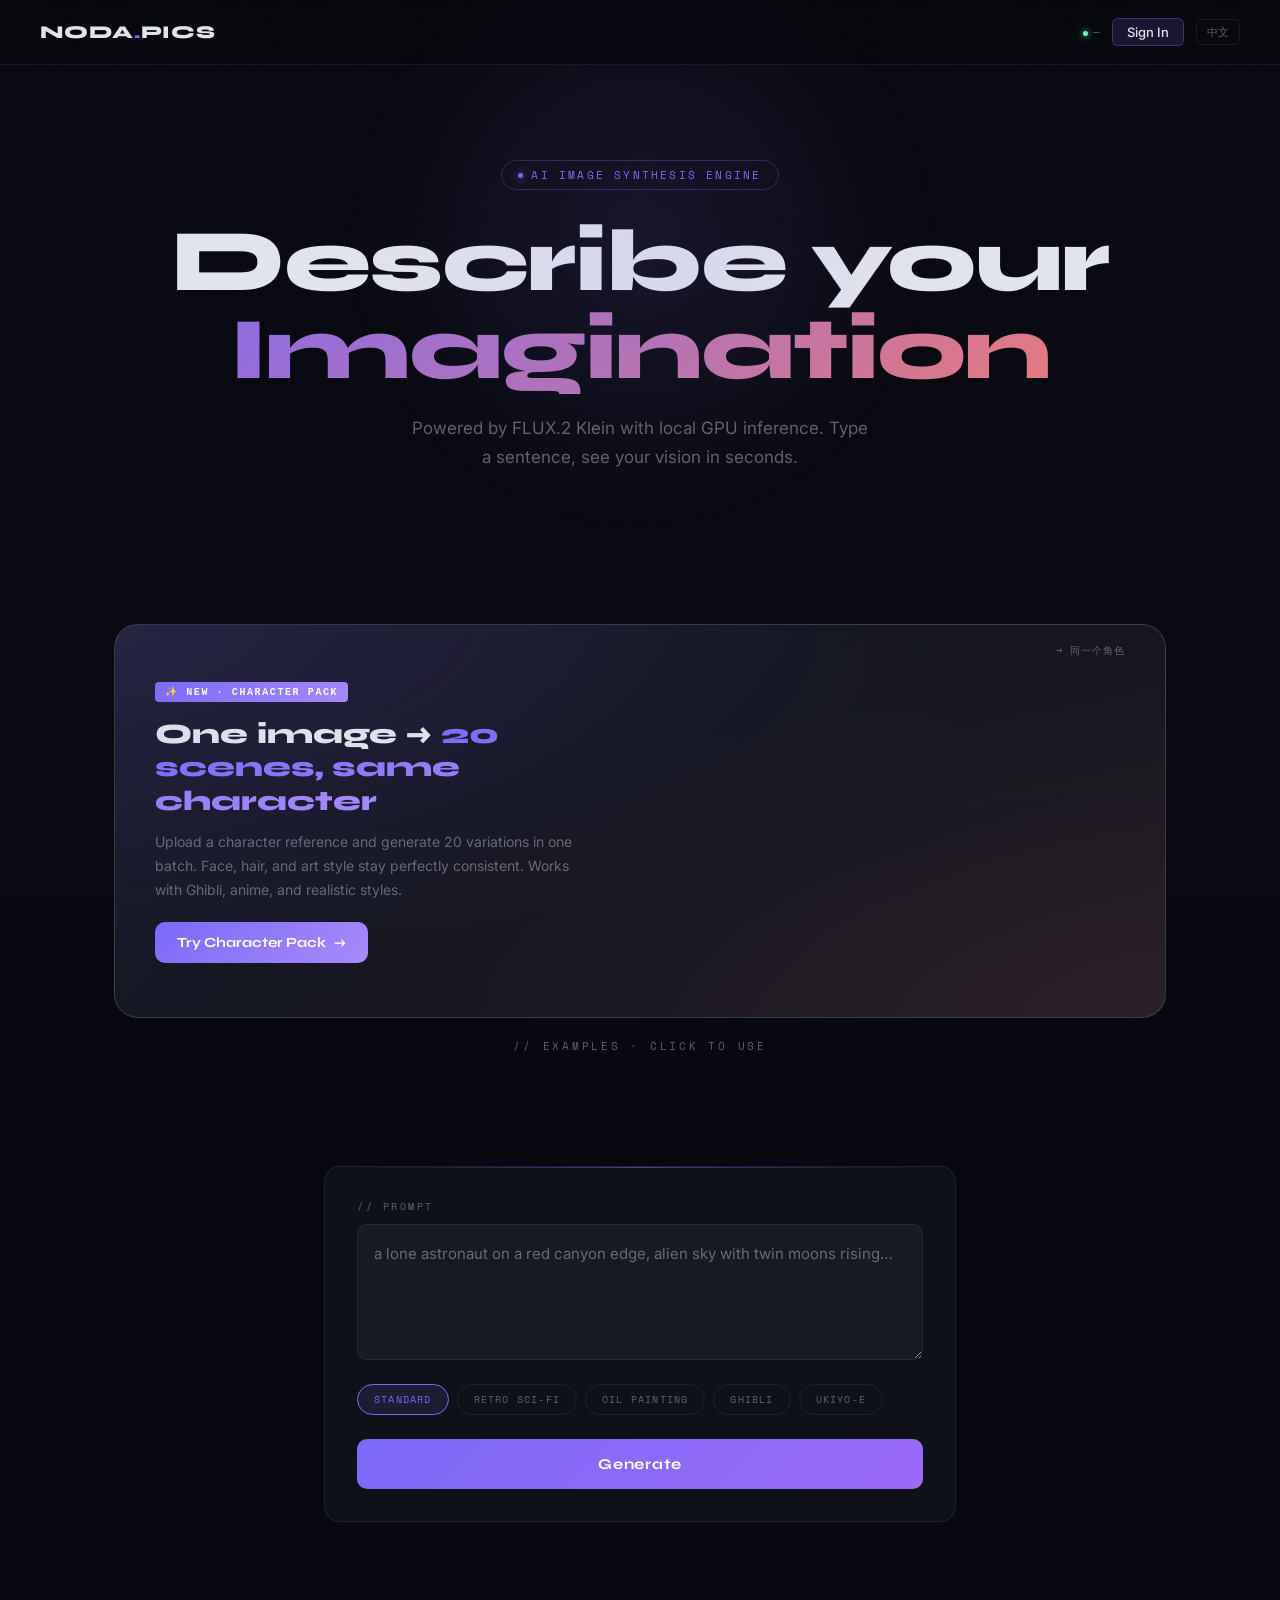
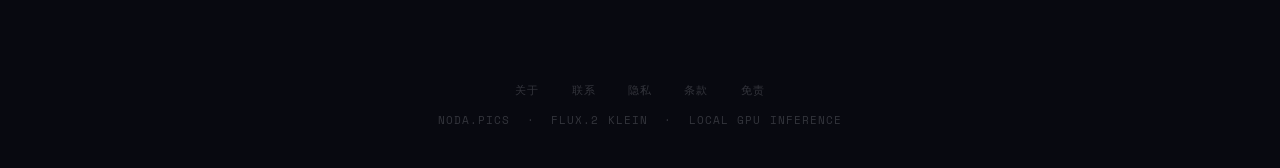
==== commit 8b7bc111: "add 5 legal pages + ads.txt placeholder for AdSense readiness Routes added in api/app.py:   /about /" ====
--- a/frontend/index.html
+++ b/frontend/index.html
@@ -1793,7 +1793,16 @@
   <img id="lightboxImg" src="" alt="">
 </div>
 
-<footer class="footer">NODA.PICS &nbsp;·&nbsp; FLUX.2 KLEIN &nbsp;·&nbsp; LOCAL GPU INFERENCE</footer>
+<footer class="footer">
+  <div style="margin-bottom:14px">
+    <a href="/about" style="color:inherit;margin:0 12px;text-decoration:none">关于</a>
+    <a href="/contact" style="color:inherit;margin:0 12px;text-decoration:none">联系</a>
+    <a href="/privacy" style="color:inherit;margin:0 12px;text-decoration:none">隐私</a>
+    <a href="/terms" style="color:inherit;margin:0 12px;text-decoration:none">条款</a>
+    <a href="/disclaimer" style="color:inherit;margin:0 12px;text-decoration:none">免责</a>
+  </div>
+  NODA.PICS &nbsp;·&nbsp; FLUX.2 KLEIN &nbsp;·&nbsp; LOCAL GPU INFERENCE
+</footer>
 
 <div class="toast" id="toast"></div>
 
